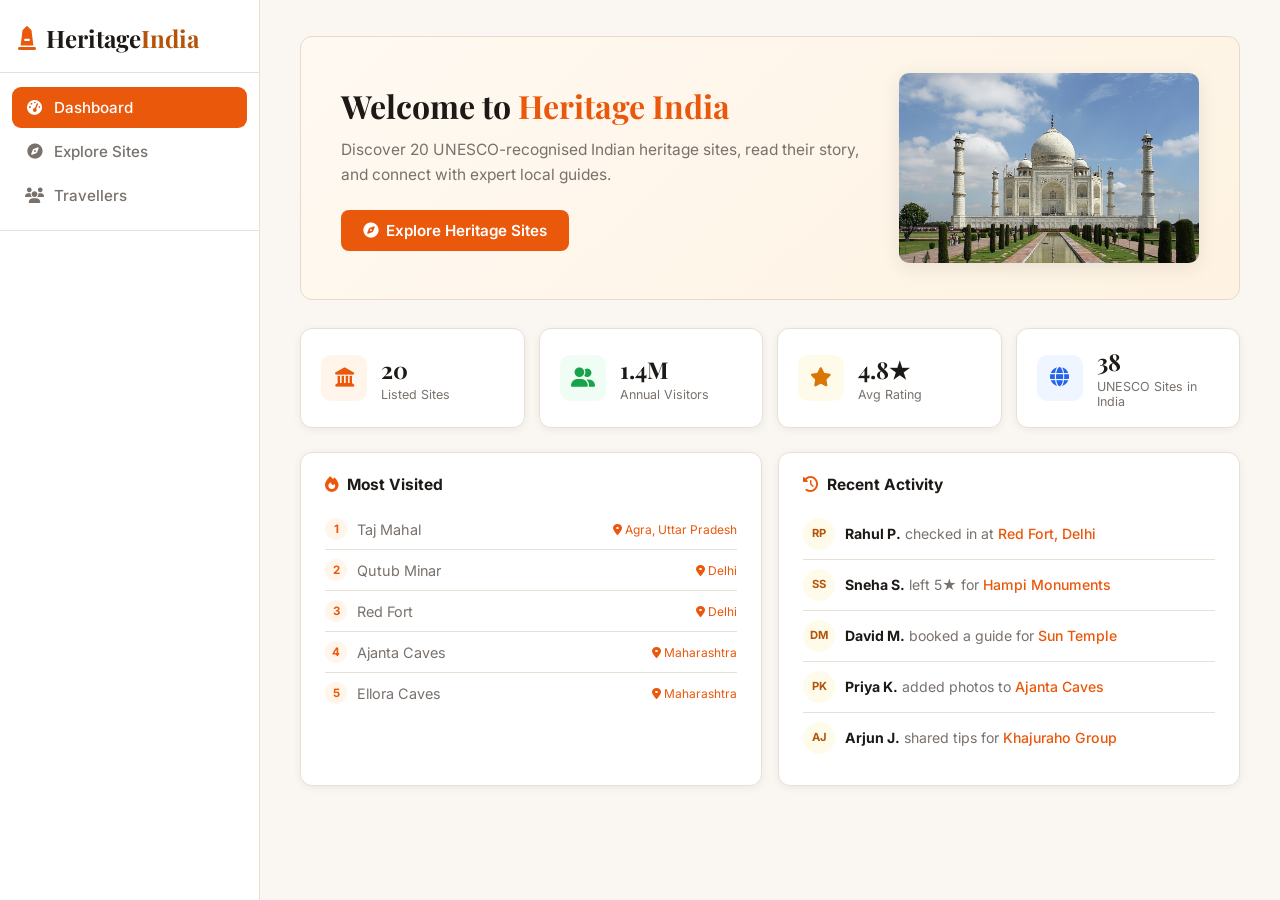
==== index.html @ 87466fbd "Initial commit:" ====
<!DOCTYPE html>
<html lang="en">
<head>
    <meta charset="UTF-8">
    <meta name="viewport" content="width=device-width, initial-scale=1.0">
    <title>Heritage India – 20 Iconic Indian Sites</title>
    <meta name="description" content="Explore 20 iconic Indian heritage sites, history, guides and book local experts.">
    <link rel="preconnect" href="https://fonts.googleapis.com">
    <link rel="preconnect" href="https://fonts.gstatic.com" crossorigin>
    <link href="https://fonts.googleapis.com/css2?family=Inter:wght@300;400;500;600;700&family=Playfair+Display:ital,wght@0,400;0,600;0,700;1,400&display=swap" rel="stylesheet">
    <link rel="stylesheet" href="https://cdnjs.cloudflare.com/ajax/libs/font-awesome/6.4.0/css/all.min.css">
    <link rel="stylesheet" href="style.css">
</head>
<body>
<div id="app">

    <!-- SIDEBAR -->
    <aside class="sidebar" id="sidebar">
        <div class="sidebar-logo">
            <i class="fa-solid fa-monument"></i>
            <span>Heritage<em>India</em></span>
        </div>

        <nav class="sidebar-nav">
            <button class="nav-btn active" data-view="dashboardView">
                <i class="fa-solid fa-gauge-high"></i><span>Dashboard</span>
            </button>
            <button class="nav-btn" data-view="exploreView">
                <i class="fa-solid fa-compass"></i><span>Explore Sites</span>
            </button>
            <button class="nav-btn" data-view="travellersView">
                <i class="fa-solid fa-users"></i><span>Travellers</span>
            </button>
        </nav>

        <div class="sidebar-sites-wrap" id="sidebarSitesWrap">
            <div class="sidebar-label">All Heritage Sites</div>
            <ul id="siteList"></ul>
        </div>
    </aside>

    <!-- MAIN -->
    <div class="main" id="mainArea">

        <!-- ===== DASHBOARD ===== -->
        <div class="view active-view" id="dashboardView">
            <div class="view-scroll">
                <div class="dash-hero">
                    <div class="dash-hero-text">
                        <h1>Welcome to <span>Heritage India</span></h1>
                        <p>Discover 20 UNESCO-recognised Indian heritage sites, read their story, and connect with expert local guides.</p>
                        <button class="btn-primary" id="goExploreBtn"><i class="fa-solid fa-compass"></i> Explore Heritage Sites</button>
                    </div>
                    <div class="dash-hero-img">
                        <img src="sites/taj-mahal.jpg" alt="Taj Mahal" onerror="this.src='https://picsum.photos/seed/tajmahal/600/400'">
                    </div>
                </div>

                <div class="stats-row">
                    <div class="stat-card">
                        <div class="stat-icon" style="background:#fff5eb;color:#ea580c"><i class="fa-solid fa-landmark"></i></div>
                        <div><h3>20</h3><p>Listed Sites</p></div>
                    </div>
                    <div class="stat-card">
                        <div class="stat-icon" style="background:#f0fdf4;color:#16a34a"><i class="fa-solid fa-user-group"></i></div>
                        <div><h3>1.4M</h3><p>Annual Visitors</p></div>
                    </div>
                    <div class="stat-card">
                        <div class="stat-icon" style="background:#fffbeb;color:#d97706"><i class="fa-solid fa-star"></i></div>
                        <div><h3>4.8★</h3><p>Avg Rating</p></div>
                    </div>
                    <div class="stat-card">
                        <div class="stat-icon" style="background:#eff6ff;color:#2563eb"><i class="fa-solid fa-globe"></i></div>
                        <div><h3>38</h3><p>UNESCO Sites in India</p></div>
                    </div>
                </div>

                <div class="dash-panels">
                    <div class="dash-panel">
                        <h3><i class="fa-solid fa-fire"></i> Most Visited</h3>
                        <ul class="ranked-list" id="rankedList"></ul>
                    </div>
                    <div class="dash-panel">
                        <h3><i class="fa-solid fa-clock-rotate-left"></i> Recent Activity</h3>
                        <ul class="activity-list">
                            <li><span class="av">RP</span><div><b>Rahul P.</b> checked in at <em>Red Fort, Delhi</em></div></li>
                            <li><span class="av">SS</span><div><b>Sneha S.</b> left 5★ for <em>Hampi Monuments</em></div></li>
                            <li><span class="av">DM</span><div><b>David M.</b> booked a guide for <em>Sun Temple</em></div></li>
                            <li><span class="av">PK</span><div><b>Priya K.</b> added photos to <em>Ajanta Caves</em></div></li>
                            <li><span class="av">AJ</span><div><b>Arjun J.</b> shared tips for <em>Khajuraho Group</em></div></li>
                        </ul>
                    </div>
                </div>
            </div>
        </div>

        <!-- ===== EXPLORE SITES ===== -->
        <div class="view" id="exploreView">
            <!-- Top slider -->
            <div class="top-slider">
                <button class="slider-arrow" id="sliderLeft"><i class="fa-solid fa-chevron-left"></i></button>
                <div class="slider-track" id="sliderTrack"></div>
                <button class="slider-arrow" id="sliderRight"><i class="fa-solid fa-chevron-right"></i></button>
            </div>

            <!-- Content area -->
            <div class="explore-content" id="exploreContent">
                <!-- Grid (default) -->
                <div id="sitesGrid" class="sites-grid"></div>
                <!-- Detail (when site selected) -->
                <div id="siteDetail" class="site-detail" style="display:none;"></div>
            </div>
        </div>

        <!-- ===== TRAVELLERS ===== -->
        <div class="view" id="travellersView">
            <div class="view-scroll">
                <div class="page-hdr">
                    <h1>Traveller Community</h1>
                    <p>Real stories from explorers who've walked these ancient paths</p>
                </div>
                <div class="reviews-grid" id="reviewsGrid"></div>
            </div>
        </div>

    </div><!-- /main -->
</div><!-- /app -->

<!-- BOOKING MODAL -->
<div class="modal-overlay" id="bookingModal">
    <div class="modal-box">
        <button class="modal-close" id="modalClose"><i class="fa-solid fa-xmark"></i></button>
        <div class="modal-icon"><i class="fa-solid fa-circle-check"></i></div>
        <h2>Booking Confirmed!</h2>
        <p id="modalMsg">Your guide has been booked.</p>
        <button class="btn-primary" id="modalOkBtn">Awesome, Thanks!</button>
    </div>
</div>

<script src="script.js"></script>
</body>
</html>
---- style.css ----
/* ======================================================
   HERITAGE INDIA – COMPLETE STYLESHEET
   ====================================================== */

/* ---- VARIABLES ---- */
:root {
    --cream:       #faf7f2;
    --cream2:      #f3ede3;
    --white:       #ffffff;
    --border:      #e8e0d5;
    --saffron:     #ea580c;
    --saffron-lt:  #fff5eb;
    --gold:        #b45309;
    --gold-lt:     #fffbeb;
    --text:        #1c1917;
    --muted:       #78716c;
    --shadow-sm:   0 2px 8px rgba(0,0,0,.06);
    --shadow:      0 4px 20px rgba(0,0,0,.09);
    --shadow-lg:   0 12px 40px rgba(0,0,0,.14);
    --radius:      12px;
    --sidebar-w:   260px;
    --anim:        .25s ease;
}

/* ---- RESET ---- */
*, *::before, *::after { margin:0; padding:0; box-sizing:border-box; }
html, body { height:100%; }
body {
    font-family: 'Inter', sans-serif;
    background: var(--cream);
    color: var(--text);
    overflow: hidden;
}
h1, h2, h3, h4 { font-family: 'Playfair Display', serif; line-height: 1.3; }
img { display:block; max-width:100%; }
button { font-family:'Inter',sans-serif; cursor:pointer; }
ul { list-style:none; }

/* ---- SCROLLBAR ---- */
::-webkit-scrollbar { width:5px; height:5px; }
::-webkit-scrollbar-track { background:transparent; }
::-webkit-scrollbar-thumb { background:#d6cec4; border-radius:20px; }
::-webkit-scrollbar-thumb:hover { background:var(--saffron); }

/* ======================================================
   LAYOUT
   ====================================================== */
#app {
    display: flex;
    height: 100vh;
    width:  100vw;
    overflow: hidden;
}

/* ======================================================
   SIDEBAR
   ====================================================== */
.sidebar {
    width: var(--sidebar-w);
    flex-shrink: 0;
    background: var(--white);
    border-right: 1px solid var(--border);
    display: flex;
    flex-direction: column;
    overflow: hidden;
}

.sidebar-logo {
    display: flex;
    align-items: center;
    gap: 10px;
    padding: 22px 18px 18px;
    font-family: 'Playfair Display', serif;
    font-size: 1.5rem;
    font-weight: 700;
    color: var(--text);
    border-bottom: 1px solid var(--border);
    flex-shrink: 0;
}
.sidebar-logo i { color: var(--saffron); }
.sidebar-logo em { color: var(--gold); font-style: normal; }

.sidebar-nav {
    display: flex;
    flex-direction: column;
    gap: 3px;
    padding: 14px 12px;
    border-bottom: 1px solid var(--border);
    flex-shrink: 0;
}

.nav-btn {
    display: flex;
    align-items: center;
    gap: 11px;
    padding: 11px 13px;
    border: none;
    background: transparent;
    border-radius: 9px;
    color: var(--muted);
    font-size: .95rem;
    font-weight: 500;
    text-align: left;
    width: 100%;
    transition: all var(--anim);
}
.nav-btn i { width: 18px; text-align: center; font-size: .95rem; }
.nav-btn:hover { background: var(--cream2); color: var(--text); }
.nav-btn.active { background: var(--saffron); color: #fff; }
.nav-btn.active i { color: #fff; }

/* Site list in sidebar */
.sidebar-sites-wrap {
    display: flex;
    flex-direction: column;
    overflow: hidden;
    flex: 1;
}
.sidebar-label {
    padding: 14px 18px 6px;
    font-size: .73rem;
    font-weight: 700;
    text-transform: uppercase;
    letter-spacing: 1.2px;
    color: var(--muted);
    flex-shrink: 0;
}
#siteList {
    overflow-y: auto;
    flex: 1;
    padding: 4px 10px 16px;
}
#siteList li {
    display: flex;
    align-items: center;
    gap: 9px;
    padding: 8px 11px;
    border-radius: 8px;
    margin-bottom: 2px;
    font-size: .88rem;
    color: var(--muted);
    cursor: pointer;
    transition: all var(--anim);
}
#siteList li::before {
    content:'';
    width:6px; height:6px;
    border-radius:50%;
    background:#d6cec4;
    flex-shrink:0;
    transition:background var(--anim);
}
#siteList li:hover { background:var(--cream2); color:var(--text); }
#siteList li.active { background:var(--gold-lt); color:var(--gold); font-weight:600; }
#siteList li.active::before { background:var(--gold); }

/* ======================================================
   MAIN AREA
   ====================================================== */
.main {
    flex: 1;
    display: flex;
    flex-direction: column;
    overflow: hidden;
    background: var(--cream);
    position: relative;
}

/* ======================================================
   VIEWS
   ====================================================== */
.view { display:none; flex:1; flex-direction:column; overflow:hidden; }
.view.active-view { display:flex; }

.view-scroll {
    overflow-y: auto;
    padding: 36px 40px 50px;
    flex: 1;
}

/* ======================================================
   DASHBOARD
   ====================================================== */
.dash-hero {
    display: flex;
    align-items: center;
    gap: 40px;
    background: linear-gradient(135deg, #fff9f2 0%, #fef3e2 100%);
    border: 1px solid #ead9c5;
    border-radius: var(--radius);
    padding: 36px 40px;
    margin-bottom: 28px;
}
.dash-hero-text { flex: 1; }
.dash-hero-text h1 { font-size: 2rem; color: var(--text); margin-bottom: 10px; }
.dash-hero-text h1 span { color: var(--saffron); }
.dash-hero-text p { color: var(--muted); font-size: .97rem; line-height: 1.65; margin-bottom: 22px; }
.dash-hero-img {
    width: 300px;
    height: 190px;
    border-radius: 10px;
    overflow: hidden;
    flex-shrink: 0;
    box-shadow: var(--shadow);
}
.dash-hero-img img { width:100%; height:100%; object-fit:cover; }

.btn-primary {
    display: inline-flex;
    align-items: center;
    gap: 8px;
    background: var(--saffron);
    color: #fff;
    border: none;
    padding: 11px 22px;
    border-radius: 8px;
    font-size: .95rem;
    font-weight: 600;
    transition: all var(--anim);
}
.btn-primary:hover { background:#c2410c; transform:translateY(-1px); box-shadow:0 4px 12px rgba(234,88,12,.35); }

.stats-row {
    display: grid;
    grid-template-columns: repeat(4,1fr);
    gap: 14px;
    margin-bottom: 24px;
}
.stat-card {
    background: var(--white);
    border: 1px solid var(--border);
    border-radius: var(--radius);
    padding: 18px 20px;
    display: flex;
    align-items: center;
    gap: 14px;
    box-shadow: var(--shadow-sm);
    transition: transform var(--anim);
}
.stat-card:hover { transform:translateY(-3px); }
.stat-icon {
    width: 46px; height: 46px;
    border-radius: 10px;
    display: flex; align-items:center; justify-content:center;
    font-size: 1.2rem;
    flex-shrink: 0;
}
.stat-card h3 { font-size:1.45rem; font-family:'Playfair Display',serif; color:var(--text); }
.stat-card p  { font-size:.78rem; color:var(--muted); margin-top:2px; }

.dash-panels {
    display: grid;
    grid-template-columns: 1fr 1fr;
    gap: 16px;
}
.dash-panel {
    background: var(--white);
    border: 1px solid var(--border);
    border-radius: var(--radius);
    padding: 22px 24px;
    box-shadow: var(--shadow-sm);
}
.dash-panel h3 {
    font-family:'Inter',sans-serif;
    font-size:.97rem;
    font-weight:700;
    color:var(--text);
    margin-bottom:14px;
    display:flex; align-items:center; gap:8px;
}
.dash-panel h3 i { color:var(--saffron); }

.ranked-list li {
    display:flex; align-items:center; gap:10px;
    padding:9px 0;
    border-bottom:1px solid var(--border);
    font-size:.9rem; color:var(--muted);
}
.ranked-list li:last-child { border:none; }
.rank-num {
    width:22px; height:22px; border-radius:50%;
    background:var(--saffron-lt); color:var(--saffron);
    font-size:.72rem; font-weight:700;
    display:flex; align-items:center; justify-content:center;
    flex-shrink:0;
}

.activity-list li {
    display:flex; align-items:center; gap:10px;
    padding:9px 0;
    border-bottom:1px solid var(--border);
    font-size:.88rem; color:var(--muted); line-height:1.4;
}
.activity-list li:last-child { border:none; }
.av {
    width:32px; height:32px; border-radius:50%;
    background:var(--gold-lt); color:var(--gold);
    font-size:.7rem; font-weight:700;
    display:flex; align-items:center; justify-content:center;
    flex-shrink:0;
}
.activity-list b { color:var(--text); }
.activity-list em { color:var(--saffron); font-style:normal; font-weight:500; }

/* ======================================================
   EXPLORE – TOP SLIDER
   ====================================================== */
.top-slider {
    display: flex;
    align-items: center;
    gap: 8px;
    padding: 12px 16px;
    background: var(--white);
    border-bottom: 1px solid var(--border);
    flex-shrink: 0;
}
.slider-arrow {
    width:34px; height:34px; border-radius:50%;
    border:1px solid var(--border);
    background:var(--white);
    color:var(--saffron);
    display:flex; align-items:center; justify-content:center;
    font-size:.85rem;
    flex-shrink:0;
    transition:all var(--anim);
    box-shadow:var(--shadow-sm);
}
.slider-arrow:hover { background:var(--saffron); color:#fff; }

.slider-track {
    display:flex; gap:10px;
    overflow-x:auto; flex:1;
    scroll-behavior:smooth;
    padding:4px 2px;
    -ms-overflow-style:none; scrollbar-width:none;
}
.slider-track::-webkit-scrollbar { display:none; }

.slide-card {
    flex-shrink:0;
    width:130px; height:82px;
    border-radius:9px;
    overflow:hidden;
    position:relative;
    cursor:pointer;
    border:2px solid transparent;
    transition:all var(--anim);
}
.slide-card img { width:100%; height:100%; object-fit:cover; transition:transform var(--anim); }
.slide-card:hover img, .slide-card.active img { transform:scale(1.08); }
.slide-card:hover, .slide-card.active {
    border-color:var(--saffron);
    transform:translateY(-3px);
    box-shadow:0 5px 14px rgba(234,88,12,.3);
}
.slide-label {
    position:absolute; bottom:0; left:0; right:0;
    background:linear-gradient(transparent, rgba(0,0,0,.75));
    color:#fff; font-size:.68rem; font-weight:500;
    padding:14px 5px 4px; text-align:center;
}

/* ======================================================
   EXPLORE – CONTENT AREA
   ====================================================== */
.explore-content {
    flex:1; overflow-y:auto;
    padding:24px 28px;
}

/* ---- GRID ---- */
.sites-grid {
    display:grid;
    grid-template-columns: repeat(auto-fill, minmax(210px, 1fr));
    gap:18px;
}
.grid-card {
    background:var(--white);
    border:1px solid var(--border);
    border-radius:var(--radius);
    overflow:hidden;
    cursor:pointer;
    box-shadow:var(--shadow-sm);
    transition:all var(--anim);
}
.grid-card:hover { transform:translateY(-5px); box-shadow:var(--shadow-lg); }
.grid-card:hover .gc-img img { transform:scale(1.07); }

.gc-img { height:145px; overflow:hidden; position:relative; }
.gc-img img { width:100%; height:100%; object-fit:cover; transition:transform .4s ease; }
.gc-badge {
    position:absolute; top:8px; right:8px;
    background:rgba(255,255,255,.92);
    color:var(--saffron); font-size:.66rem; font-weight:700;
    padding:2px 7px; border-radius:20px;
}
.gc-info { padding:12px 14px 14px; }
.gc-info h3 { font-size:.97rem; color:var(--text); margin-bottom:4px; }
.gc-info p  { font-size:.78rem; color:var(--muted); display:flex; align-items:center; gap:4px; }
.gc-info p i { color:var(--saffron); font-size:.72rem; }

/* ---- DETAIL ---- */
@keyframes fadeUp {
    from { opacity:0; transform:translateY(16px); }
    to   { opacity:1; transform:translateY(0); }
}
.site-detail { animation:fadeUp .35s ease; }

.back-btn {
    display:inline-flex; align-items:center; gap:7px;
    background:none; border:none;
    font-size:.88rem; font-weight:500; color:var(--muted);
    margin-bottom:18px;
    transition:color var(--anim);
    padding:0;
}
.back-btn:hover { color:var(--saffron); }

.detail-hero {
    width:100%; height:300px;
    border-radius:var(--radius);
    overflow:hidden; position:relative;
    margin-bottom:22px;
    box-shadow:var(--shadow-lg);
}
.detail-hero img { width:100%; height:100%; object-fit:cover; }
.detail-hero-overlay {
    position:absolute; bottom:0; left:0; right:0;
    background:linear-gradient(transparent, rgba(0,0,0,.7));
    padding:40px 26px 20px; color:#fff;
}
.detail-hero-overlay h2 { font-size:1.9rem; margin-bottom:4px; }
.detail-hero-overlay span {
    display:inline-flex; align-items:center; gap:5px;
    font-size:.9rem; opacity:.9;
}

.detail-grid {
    display:grid;
    grid-template-columns:1.4fr 1fr;
    gap:18px;
    margin-bottom:24px;
}
.info-card {
    background:var(--white);
    border:1px solid var(--border);
    border-radius:var(--radius);
    padding:22px;
    box-shadow:var(--shadow-sm);
}
.info-card h3 {
    font-family:'Inter',sans-serif;
    font-size:.95rem; font-weight:700;
    color:var(--saffron);
    margin-bottom:13px;
    display:flex; align-items:center; gap:8px;
}
.history-p { font-size:.93rem; line-height:1.75; color:var(--muted); }

.reco-list li { padding:9px 0; border-bottom:1px solid var(--border); }
.reco-list li:last-child { border:none; }
.reco-key { font-size:.72rem; font-weight:700; text-transform:uppercase; letter-spacing:.9px; color:var(--muted); margin-bottom:2px; }
.reco-val { font-size:.9rem; color:var(--gold); font-weight:600; }

/* ---- GUIDES ---- */
.guides-section { margin-top: 2px; }
.guides-section h3 {
    font-family:'Inter',sans-serif;
    font-size:1rem; font-weight:700;
    color:var(--text);
    margin-bottom:14px;
    display:flex; align-items:center; gap:8px;
}
.guides-section h3 i { color:var(--saffron); }

.guides-grid {
    display:grid;
    grid-template-columns:repeat(auto-fill,minmax(200px,1fr));
    gap:14px;
}
.guide-card {
    background:var(--white);
    border:1px solid var(--border);
    border-radius:var(--radius);
    padding:20px 18px;
    display:flex; flex-direction:column; align-items:center;
    text-align:center;
    box-shadow:var(--shadow-sm);
    transition:all var(--anim);
}
.guide-card:hover { transform:translateY(-4px); box-shadow:var(--shadow-lg); }
.guide-avatar {
    width:64px; height:64px; border-radius:50%;
    object-fit:cover;
    border:3px solid #ffe4d0;
    margin-bottom:10px;
}
.guide-name { font-weight:600; font-size:.93rem; color:var(--text); margin-bottom:2px; }
.guide-lang { font-size:.75rem; color:var(--muted); margin-bottom:5px; }
.guide-stars { color:#f59e0b; font-size:.8rem; margin-bottom:3px; letter-spacing:1px; }
.guide-tours { font-size:.75rem; color:var(--muted); margin-bottom:13px; }
.book-btn {
    width:100%; padding:9px;
    border:none; border-radius:8px;
    background:var(--saffron); color:#fff;
    font-size:.86rem; font-weight:600;
    transition:all var(--anim);
}
.book-btn:hover { background:#c2410c; }

/* ======================================================
   TRAVELLERS VIEW
   ====================================================== */
.page-hdr { margin-bottom:28px; }
.page-hdr h1 { font-size:1.85rem; color:var(--text); margin-bottom:5px; }
.page-hdr p  { color:var(--muted); font-size:.97rem; }

.reviews-grid {
    display:grid;
    grid-template-columns:repeat(auto-fill,minmax(270px,1fr));
    gap:16px;
}
.review-card {
    background:var(--white);
    border:1px solid var(--border);
    border-radius:var(--radius);
    padding:20px 22px;
    box-shadow:var(--shadow-sm);
    transition:transform var(--anim);
}
.review-card:hover { transform:translateY(-3px); }
.reviewer-row {
    display:flex; align-items:center; gap:12px;
    margin-bottom:12px;
}
.reviewer-row img { width:48px; height:48px; border-radius:50%; object-fit:cover; border:2px solid #ffe4d0; }
.reviewer-row h4 { font-size:.97rem; color:var(--text); margin-bottom:3px; }
.visited-tag {
    font-size:.72rem; color:var(--saffron); font-weight:500;
    background:var(--saffron-lt); padding:2px 7px; border-radius:20px;
    display:inline-block;
}
.review-stars { color:#f59e0b; font-size:.82rem; margin-bottom:9px; }
.review-text { font-size:.88rem; color:var(--muted); line-height:1.65; font-style:italic; }

/* ======================================================
   MODAL
   ====================================================== */
.modal-overlay {
    position:fixed; inset:0;
    background:rgba(0,0,0,.45);
    display:none; align-items:center; justify-content:center;
    z-index:9999;
    backdrop-filter:blur(4px);
}
.modal-overlay.open { display:flex; }

.modal-box {
    background:var(--white);
    border-radius:18px;
    padding:38px 34px;
    max-width:360px; width:90%;
    text-align:center; position:relative;
    box-shadow:0 24px 60px rgba(0,0,0,.18);
    animation:fadeUp .3s ease;
}
.modal-close {
    position:absolute; top:12px; right:12px;
    border:none; background:var(--cream2); border-radius:50%;
    width:30px; height:30px; color:var(--muted); font-size:.88rem;
    display:flex; align-items:center; justify-content:center;
    transition:all var(--anim);
}
.modal-close:hover { background:var(--saffron); color:#fff; }
.modal-icon { font-size:2.8rem; color:#16a34a; margin-bottom:14px; }
.modal-box h2 { font-size:1.45rem; margin-bottom:9px; }
.modal-box p  { color:var(--muted); font-size:.92rem; line-height:1.6; margin-bottom:22px; }
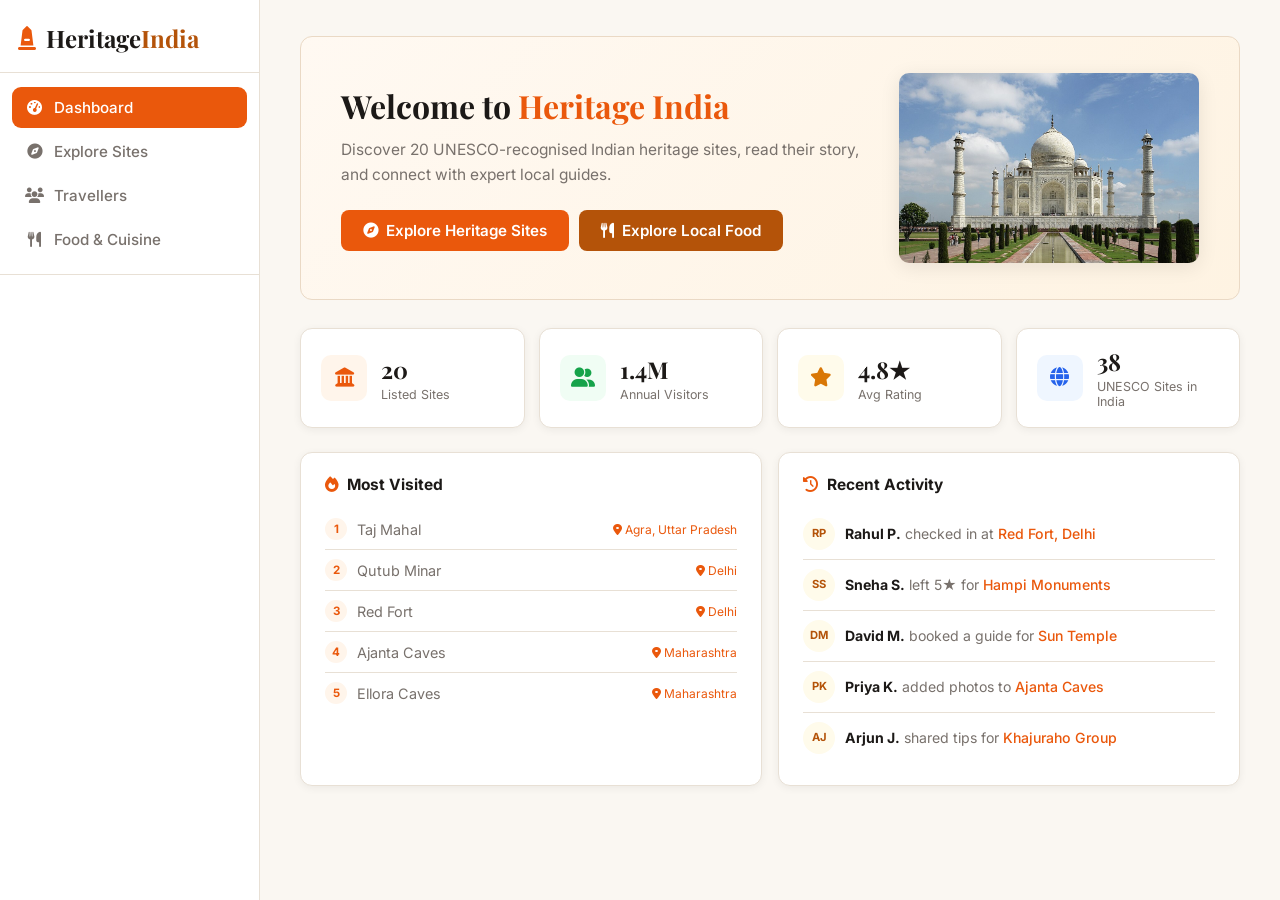
==== commit d480c553: "Add Food & Cuisine section with 24 regional dishes, site-matched local food, and 3-level image fallb" ====
--- a/index.html
+++ b/index.html
@@ -31,6 +31,9 @@
             <button class="nav-btn" data-view="travellersView">
                 <i class="fa-solid fa-users"></i><span>Travellers</span>
             </button>
+            <button class="nav-btn" data-view="foodView">
+                <i class="fa-solid fa-utensils"></i><span>Food & Cuisine</span>
+            </button>
         </nav>
 
         <div class="sidebar-sites-wrap" id="sidebarSitesWrap">
@@ -49,7 +52,10 @@
                     <div class="dash-hero-text">
                         <h1>Welcome to <span>Heritage India</span></h1>
                         <p>Discover 20 UNESCO-recognised Indian heritage sites, read their story, and connect with expert local guides.</p>
-                        <button class="btn-primary" id="goExploreBtn"><i class="fa-solid fa-compass"></i> Explore Heritage Sites</button>
+                        <div style="display:flex;gap:10px;flex-wrap:wrap;">
+                            <button class="btn-primary" id="goExploreBtn"><i class="fa-solid fa-compass"></i> Explore Heritage Sites</button>
+                            <button class="btn-primary" id="goFoodBtn" style="background:var(--gold);"><i class="fa-solid fa-utensils"></i> Explore Local Food</button>
+                        </div>
                     </div>
                     <div class="dash-hero-img">
                         <img src="sites/taj-mahal.jpg" alt="Taj Mahal" onerror="this.src='https://picsum.photos/seed/tajmahal/600/400'">
@@ -123,6 +129,24 @@
             </div>
         </div>
 
+        <!-- ===== FOOD & CUISINE ===== -->
+        <div class="view" id="foodView">
+            <div class="view-scroll">
+                <div class="page-hdr">
+                    <h1><i class="fa-solid fa-utensils" style="color:var(--saffron)"></i> Food & Cuisine Near Heritage Sites</h1>
+                    <p>Must-try regional dishes, street food and local flavours at every destination</p>
+                </div>
+                <div class="food-filter-row" id="foodFilterRow">
+                    <button class="food-filter active" data-filter="all">All</button>
+                    <button class="food-filter" data-filter="veg"><i class="fa-solid fa-leaf"></i> Veg</button>
+                    <button class="food-filter" data-filter="nonveg">Non-Veg</button>
+                    <button class="food-filter" data-filter="street">Street Food</button>
+                    <button class="food-filter" data-filter="sweet">Sweets</button>
+                </div>
+                <div class="food-grid" id="foodGrid"></div>
+            </div>
+        </div>
+
     </div><!-- /main -->
 </div><!-- /app -->
 
--- a/style.css
+++ b/style.css
@@ -544,6 +544,75 @@
 .review-text { font-size:.88rem; color:var(--muted); line-height:1.65; font-style:italic; }
 
 /* ======================================================
+   FOOD & CUISINE VIEW
+   ====================================================== */
+.food-filter-row {
+    display:flex; flex-wrap:wrap; gap:8px;
+    margin-bottom:20px;
+}
+.food-filter {
+    border:1px solid var(--border);
+    background:var(--white);
+    color:var(--muted);
+    font-size:.85rem; font-weight:600;
+    padding:8px 16px; border-radius:20px;
+    transition:all var(--anim);
+    display:inline-flex; align-items:center; gap:6px;
+}
+.food-filter:hover { border-color:var(--saffron); color:var(--saffron); }
+.food-filter.active { background:var(--saffron); border-color:var(--saffron); color:#fff; }
+
+.food-grid {
+    display:grid;
+    grid-template-columns:repeat(auto-fill,minmax(250px,1fr));
+    gap:16px;
+}
+.food-card {
+    background:var(--white);
+    border:1px solid var(--border);
+    border-radius:var(--radius);
+    overflow:hidden;
+    box-shadow:var(--shadow-sm);
+    transition:all var(--anim);
+    animation:fadeUp .35s ease;
+}
+.food-card:hover { transform:translateY(-5px); box-shadow:var(--shadow-lg); }
+.food-img { height:150px; overflow:hidden; position:relative; }
+.food-img img { width:100%; height:100%; object-fit:cover; transition:transform .4s ease; }
+.food-card:hover .food-img img { transform:scale(1.07); }
+.food-type-badge {
+    position:absolute; top:8px; left:8px;
+    font-size:.68rem; font-weight:700;
+    padding:3px 9px; border-radius:20px;
+    display:inline-flex; align-items:center; gap:4px;
+}
+.food-type-badge.veg { background:#f0fdf4; color:#16a34a; border:1px solid #16a34a; }
+.food-type-badge.nonveg { background:#fef2f2; color:#dc2626; border:1px solid #dc2626; }
+.food-cat-badge {
+    position:absolute; top:8px; right:8px;
+    background:rgba(255,255,255,.92);
+    color:var(--saffron); font-size:.66rem; font-weight:700;
+    padding:3px 9px; border-radius:20px;
+    text-transform:capitalize;
+}
+.food-info { padding:14px 16px 16px; }
+.food-info h3 { font-size:.98rem; color:var(--text); margin-bottom:3px; }
+.food-site {
+    font-size:.76rem; color:var(--saffron); font-weight:600;
+    display:flex; align-items:center; gap:4px;
+    margin-bottom:8px;
+}
+.food-desc { font-size:.84rem; color:var(--muted); line-height:1.6; margin-bottom:10px; }
+.food-meta {
+    display:flex; align-items:center; justify-content:space-between;
+    border-top:1px solid var(--border); padding-top:10px;
+}
+.food-price { font-size:.88rem; font-weight:700; color:var(--gold); }
+.food-spice { font-size:.75rem; color:#dc2626; }
+.food-spice.mild { color:#16a34a; }
+.food-spice.medium { color:#d97706; }
+
+/* ======================================================
    MODAL
    ====================================================== */
 .modal-overlay {
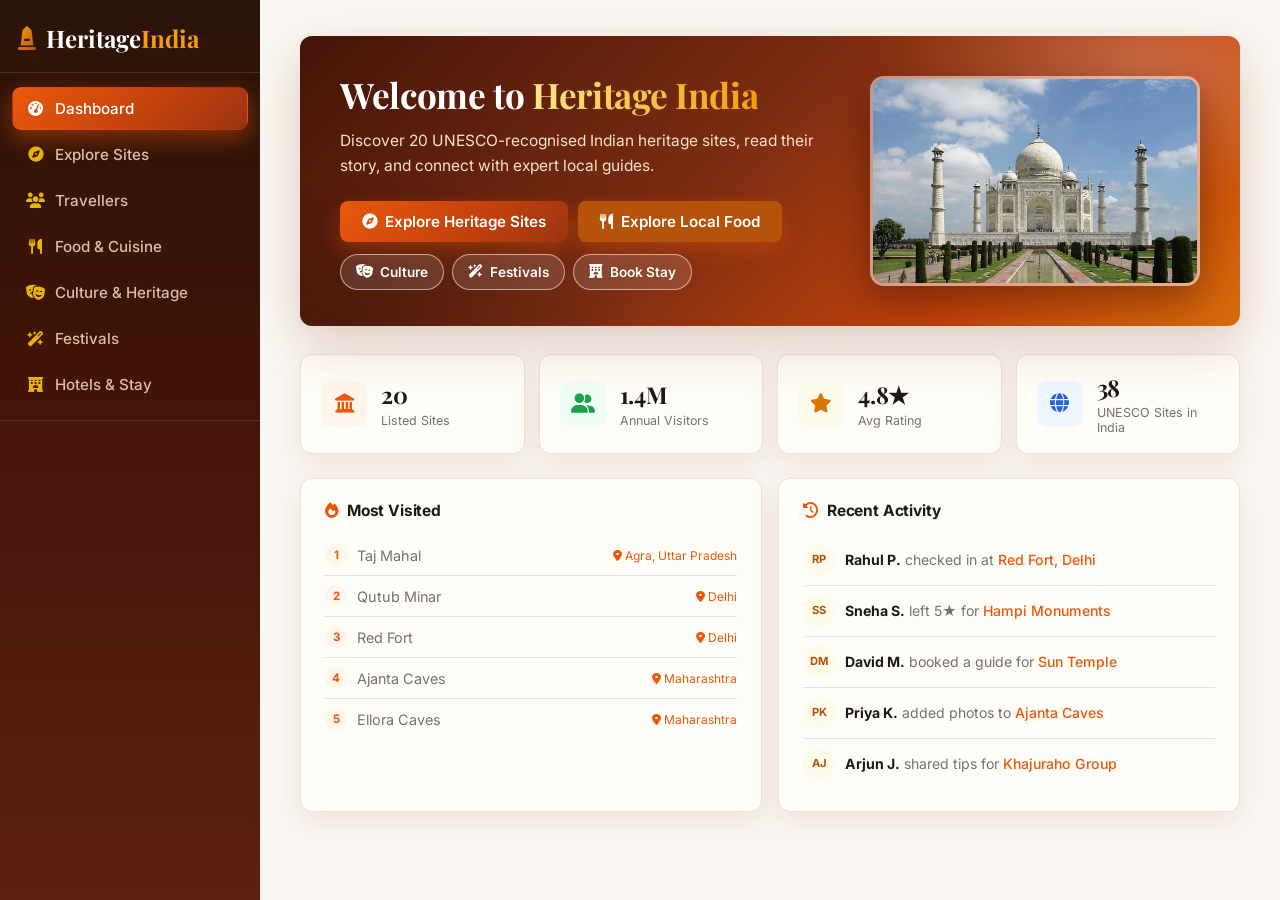
==== commit e3638d9d: "Add Culture, Festivals and Hotel Booking sections with premium heritage UI redesign" ====
--- a/index.html
+++ b/index.html
@@ -34,6 +34,15 @@
             <button class="nav-btn" data-view="foodView">
                 <i class="fa-solid fa-utensils"></i><span>Food & Cuisine</span>
             </button>
+            <button class="nav-btn" data-view="cultureView">
+                <i class="fa-solid fa-masks-theater"></i><span>Culture & Heritage</span>
+            </button>
+            <button class="nav-btn" data-view="festivalsView">
+                <i class="fa-solid fa-wand-magic-sparkles"></i><span>Festivals</span>
+            </button>
+            <button class="nav-btn" data-view="hotelsView">
+                <i class="fa-solid fa-hotel"></i><span>Hotels & Stay</span>
+            </button>
         </nav>
 
         <div class="sidebar-sites-wrap" id="sidebarSitesWrap">
@@ -55,6 +64,11 @@
                         <div style="display:flex;gap:10px;flex-wrap:wrap;">
                             <button class="btn-primary" id="goExploreBtn"><i class="fa-solid fa-compass"></i> Explore Heritage Sites</button>
                             <button class="btn-primary" id="goFoodBtn" style="background:var(--gold);"><i class="fa-solid fa-utensils"></i> Explore Local Food</button>
+                        </div>
+                        <div class="hero-quicklinks">
+                            <button class="btn-ghost" id="goCultureBtn"><i class="fa-solid fa-masks-theater"></i> Culture</button>
+                            <button class="btn-ghost" id="goFestivalBtn"><i class="fa-solid fa-wand-magic-sparkles"></i> Festivals</button>
+                            <button class="btn-ghost" id="goHotelBtn"><i class="fa-solid fa-hotel"></i> Book Stay</button>
                         </div>
                     </div>
                     <div class="dash-hero-img">
@@ -147,10 +161,89 @@
             </div>
         </div>
 
+        <!-- ===== CULTURE & HERITAGE ===== -->
+        <div class="view" id="cultureView">
+            <div class="view-scroll">
+                <div class="page-hdr">
+                    <h1><i class="fa-solid fa-masks-theater" style="color:var(--saffron)"></i> Culture & Heritage of India</h1>
+                    <p>Classical arts, crafts, dance, music and living traditions tied to our heritage cities</p>
+                </div>
+                <div class="food-filter-row" id="cultureFilterRow">
+                    <button class="food-filter active" data-filter="all">All</button>
+                    <button class="food-filter" data-filter="dance">Dance</button>
+                    <button class="food-filter" data-filter="music">Music</button>
+                    <button class="food-filter" data-filter="craft">Craft</button>
+                    <button class="food-filter" data-filter="art">Art & Theatre</button>
+                </div>
+                <div class="culture-grid" id="cultureGrid"></div>
+            </div>
+        </div>
+
+        <!-- ===== FESTIVALS ===== -->
+        <div class="view" id="festivalsView">
+            <div class="view-scroll">
+                <div class="page-hdr">
+                    <h1><i class="fa-solid fa-wand-magic-sparkles" style="color:var(--saffron)"></i> Festivals of India</h1>
+                    <p>Plan your heritage trip around the grandest celebrations of the year</p>
+                </div>
+                <div class="food-filter-row" id="festivalFilterRow">
+                    <button class="food-filter active" data-filter="all">All Year</button>
+                    <button class="food-filter" data-filter="jan-mar">Jan – Mar</button>
+                    <button class="food-filter" data-filter="apr-jun">Apr – Jun</button>
+                    <button class="food-filter" data-filter="jul-sep">Jul – Sep</button>
+                    <button class="food-filter" data-filter="oct-dec">Oct – Dec</button>
+                </div>
+                <div class="festival-timeline" id="festivalGrid"></div>
+            </div>
+        </div>
+
+        <!-- ===== HOTELS & STAY ===== -->
+        <div class="view" id="hotelsView">
+            <div class="view-scroll">
+                <div class="page-hdr">
+                    <h1><i class="fa-solid fa-hotel" style="color:var(--saffron)"></i> Hotels & Stay Near Heritage Sites</h1>
+                    <p>Handpicked stays — from royal palaces to budget comfort — with instant booking</p>
+                </div>
+                <div class="hotel-searchbar">
+                    <div class="hotel-field">
+                        <label><i class="fa-solid fa-location-dot"></i> Destination</label>
+                        <select id="hotelDest">
+                            <option value="all">All destinations</option>
+                        </select>
+                    </div>
+                    <div class="hotel-field">
+                        <label><i class="fa-solid fa-calendar"></i> Check-in</label>
+                        <input type="date" id="hotelCheckin">
+                    </div>
+                    <div class="hotel-field">
+                        <label><i class="fa-solid fa-calendar-check"></i> Check-out</label>
+                        <input type="date" id="hotelCheckout">
+                    </div>
+                    <div class="hotel-field">
+                        <label><i class="fa-solid fa-user-group"></i> Guests</label>
+                        <select id="hotelGuests">
+                            <option value="1">1 Guest</option>
+                            <option value="2" selected>2 Guests</option>
+                            <option value="3">3 Guests</option>
+                            <option value="4">4 Guests</option>
+                            <option value="5">5+ Guests</option>
+                        </select>
+                    </div>
+                    <button class="btn-primary" id="hotelSearchBtn"><i class="fa-solid fa-magnifying-glass"></i> Search</button>
+                </div>
+                <div class="hotel-results-line" id="hotelResultsLine"></div>
+                <div class="hotel-grid" id="hotelGrid"></div>
+                <div class="bookings-panel">
+                    <h3><i class="fa-solid fa-suitcase-rolling"></i> My Bookings <span class="booking-count" id="bookingCount">0</span></h3>
+                    <div id="bookingsList"><p class="empty-note">No bookings yet — your confirmed stays will appear here.</p></div>
+                </div>
+            </div>
+        </div>
+
     </div><!-- /main -->
 </div><!-- /app -->
 
-<!-- BOOKING MODAL -->
+<!-- BOOKING MODAL (guides) -->
 <div class="modal-overlay" id="bookingModal">
     <div class="modal-box">
         <button class="modal-close" id="modalClose"><i class="fa-solid fa-xmark"></i></button>
@@ -161,6 +254,67 @@
     </div>
 </div>
 
+<!-- HOTEL BOOKING MODAL -->
+<div class="modal-overlay" id="hotelModal">
+    <div class="modal-box hotel-modal-box">
+        <button class="modal-close" id="hotelModalClose"><i class="fa-solid fa-xmark"></i></button>
+        <div class="modal-icon" style="color:var(--saffron)"><i class="fa-solid fa-hotel"></i></div>
+        <h2 id="hotelModalTitle">Book Your Stay</h2>
+        <div class="hotel-book-summary" id="hotelModalSummary"></div>
+        <div class="hotel-form">
+            <div class="hotel-form-row">
+                <div class="hotel-field">
+                    <label>Full Name</label>
+                    <input type="text" id="guestName" placeholder="e.g. Aarav Sharma">
+                </div>
+                <div class="hotel-field">
+                    <label>Phone</label>
+                    <input type="tel" id="guestPhone" placeholder="e.g. 98765 43210">
+                </div>
+            </div>
+            <div class="hotel-form-row">
+                <div class="hotel-field">
+                    <label>Check-in</label>
+                    <input type="date" id="bookCheckin">
+                </div>
+                <div class="hotel-field">
+                    <label>Check-out</label>
+                    <input type="date" id="bookCheckout">
+                </div>
+            </div>
+            <div class="hotel-form-row">
+                <div class="hotel-field">
+                    <label>Rooms</label>
+                    <select id="bookRooms">
+                        <option value="1">1 Room</option>
+                        <option value="2">2 Rooms</option>
+                        <option value="3">3 Rooms</option>
+                    </select>
+                </div>
+                <div class="hotel-field">
+                    <label>Guests</label>
+                    <select id="bookGuests">
+                        <option value="1">1 Guest</option>
+                        <option value="2" selected>2 Guests</option>
+                        <option value="3">3 Guests</option>
+                        <option value="4">4 Guests</option>
+                    </select>
+                </div>
+            </div>
+            <p class="hotel-err" id="hotelErr"></p>
+            <div class="hotel-total-row"><span>Total payable</span><strong id="hotelTotal">—</strong></div>
+            <button class="btn-primary hotel-confirm-btn" id="hotelConfirmBtn"><i class="fa-solid fa-circle-check"></i> Confirm Booking</button>
+        </div>
+        <div class="hotel-success" id="hotelSuccess" style="display:none;">
+            <div class="hotel-success-icon"><i class="fa-solid fa-circle-check"></i></div>
+            <h3>Booking Confirmed!</h3>
+            <p id="hotelSuccessMsg"></p>
+            <p class="booking-id-line">Booking ID: <strong id="hotelBookingId"></strong></p>
+            <button class="btn-primary" id="hotelDoneBtn">Done</button>
+        </div>
+    </div>
+</div>
+
 <script src="script.js"></script>
 </body>
 </html>
--- a/style.css
+++ b/style.css
@@ -644,3 +644,291 @@
 .modal-icon { font-size:2.8rem; color:#16a34a; margin-bottom:14px; }
 .modal-box h2 { font-size:1.45rem; margin-bottom:9px; }
 .modal-box p  { color:var(--muted); font-size:.92rem; line-height:1.6; margin-bottom:22px; }
+
+/* ======================================================
+   PREMIUM HERITAGE UI — override layer (batch 1: theme)
+   Nothing above is changed; this layer only refines.
+   ====================================================== */
+:root {
+    --maroon:      #7c2d12;
+    --maroon-deep: #431407;
+    --royal:       #9a3412;
+    --saffron2:    #f97316;
+    --gold-bright: #f59e0b;
+    --ivory:       #fffdf7;
+    --ink:         #211712;
+    --grad-hero:   linear-gradient(135deg, #431407 0%, #7c2d12 45%, #c2410c 75%, #f59e0b 130%);
+    --grad-btn:    linear-gradient(135deg, #ea580c, #c2410c 60%, #9a3412);
+    --grad-gold:   linear-gradient(135deg, #f59e0b, #b45309);
+    --shadow-float: 0 18px 50px rgba(124,45,18,.22);
+    --ring:        0 0 0 3px rgba(234,88,12,.18);
+}
+body {
+    background:
+        radial-gradient(1100px 500px at 85% -10%, rgba(245,158,11,.14), transparent 60%),
+        radial-gradient(900px 480px at -10% 110%, rgba(234,88,12,.12), transparent 60%),
+        var(--cream);
+}
+h1, h2, h3 { letter-spacing:-.01em; }
+
+/* Sidebar: royal makeover */
+.sidebar {
+    background:linear-gradient(180deg, #2b1408 0%, #431407 45%, #5b2113 100%);
+    border-right:none;
+    color:#fdecd6;
+}
+.sidebar-logo { color:#fff; border-bottom:1px solid rgba(255,255,255,.12); }
+.sidebar-logo i {
+    background:var(--grad-gold);
+    -webkit-background-clip:text; background-clip:text; color:transparent;
+}
+.sidebar-logo em { color:var(--gold-bright); }
+.sidebar-nav { border-bottom:1px solid rgba(255,255,255,.12); }
+.nav-btn { color:#d9bfa5; border:1px solid transparent; }
+.nav-btn i { color:#eab308; }
+.nav-btn:hover { background:rgba(255,255,255,.08); color:#fff; }
+.nav-btn.active {
+    background:var(--grad-btn);
+    color:#fff;
+    box-shadow:0 8px 22px rgba(234,88,12,.45);
+}
+.nav-btn.active i { color:#fff; }
+.sidebar-label { color:#b99b7d; }
+#siteList li { color:#e9d4b8; border:1px solid transparent; }
+#siteList li:hover { background:rgba(255,255,255,.08); color:#fff; }
+#siteList li.active {
+    background:rgba(245,158,11,.18);
+    border-color:rgba(245,158,11,.45);
+    color:#fff;
+}
+
+/* Hero: glass over royal gradient */
+.dash-hero {
+    background:var(--grad-hero);
+    border:none;
+    color:#fff;
+    position:relative;
+    overflow:hidden;
+    box-shadow:var(--shadow-float);
+}
+.dash-hero::before {
+    content:''; position:absolute; inset:0;
+    background:
+        radial-gradient(420px 220px at 90% 10%, rgba(255,255,255,.22), transparent 60%),
+        radial-gradient(500px 260px at 5% 100%, rgba(0,0,0,.25), transparent 60%);
+    pointer-events:none;
+}
+.dash-hero-text { position:relative; z-index:1; }
+.dash-hero-text h1 { color:#fff; font-size:2.2rem; }
+.dash-hero-text h1 span {
+    background:linear-gradient(90deg,#fde68a,#f59e0b);
+    -webkit-background-clip:text; background-clip:text; color:transparent;
+}
+.dash-hero-text p { color:#f7e3c8; }
+.dash-hero-img {
+    width:330px; height:210px;
+    border-radius:14px;
+    border:3px solid rgba(255,255,255,.5);
+    box-shadow:0 14px 40px rgba(0,0,0,.35);
+    position:relative; z-index:1;
+}
+.btn-ghost {
+    display:inline-flex; align-items:center; gap:7px;
+    border:1px solid rgba(255,255,255,.55);
+    background:rgba(255,255,255,.12);
+    color:#fff; font-size:.85rem; font-weight:600;
+    padding:9px 15px; border-radius:20px;
+    backdrop-filter:blur(6px);
+    transition:all var(--anim);
+}
+.btn-ghost:hover { background:#fff; color:var(--maroon); transform:translateY(-1px); }
+.hero-quicklinks { display:flex; gap:8px; flex-wrap:wrap; margin-top:12px; position:relative; z-index:1; }
+.btn-primary {
+    background:var(--grad-btn);
+    box-shadow:0 8px 20px rgba(234,88,12,.35);
+}
+.btn-primary:hover { box-shadow:0 12px 26px rgba(234,88,12,.5); filter:brightness(1.05); }
+
+/* Premium cards: lift, gold borders, image zoom */
+.stat-card, .dash-panel, .info-card, .guide-card, .review-card, .food-card {
+    background:var(--ivory);
+    border:1px solid #f0e2cd;
+}
+.stat-card, .dash-panel { box-shadow:0 10px 30px rgba(124,45,18,.10); }
+.grid-card, .food-card, .guide-card, .review-card { transition:transform .28s ease, box-shadow .28s ease; }
+.grid-card:hover, .food-card:hover, .guide-card:hover, .review-card:hover {
+    transform:translateY(-6px);
+    box-shadow:var(--shadow-float);
+    border-color:#f5c86e;
+}
+.gc-img img, .food-img img { transition:transform .5s ease; }
+.grid-card:hover .gc-img img, .food-card:hover .food-img img { transform:scale(1.08); }
+.slide-card { transition:all var(--anim); border:2px solid transparent; }
+.slide-card:hover { transform:translateY(-3px); }
+.slide-card.active { border-color:var(--gold-bright); box-shadow:0 8px 22px rgba(245,158,11,.4); }
+.detail-hero-img { border:3px solid #f5c86e; box-shadow:var(--shadow-float); }
+.detail-cta-row { display:flex; gap:10px; flex-wrap:wrap; margin-top:22px; }
+
+/* Page headers with gold underline */
+.page-hdr h1 { position:relative; display:inline-block; padding-bottom:8px; }
+.page-hdr h1::after {
+    content:''; position:absolute; left:0; bottom:0;
+    width:64px; height:3px; border-radius:3px;
+    background:var(--grad-gold);
+}
+
+/* Culture + festival cards */
+.culture-grid { display:grid; grid-template-columns:repeat(auto-fill,minmax(250px,1fr)); gap:16px; }
+.culture-card {
+    background:var(--ivory); border:1px solid #f0e2cd; border-radius:var(--radius);
+    overflow:hidden; box-shadow:var(--shadow-sm);
+    transition:transform .28s ease, box-shadow .28s ease;
+    animation:fadeUp .35s ease;
+}
+.culture-card:hover { transform:translateY(-6px); box-shadow:var(--shadow-float); border-color:#f5c86e; }
+.culture-img { height:150px; overflow:hidden; position:relative; }
+.culture-img img { width:100%; height:100%; object-fit:cover; transition:transform .5s ease; }
+.culture-card:hover .culture-img img { transform:scale(1.08); }
+.festival-timeline { display:grid; grid-template-columns:repeat(auto-fill,minmax(300px,1fr)); gap:16px; }
+.fest-card {
+    display:flex; gap:14px; align-items:flex-start;
+    background:var(--ivory); border:1px solid #f0e2cd; border-radius:var(--radius);
+    padding:14px; box-shadow:var(--shadow-sm);
+    transition:transform .28s ease, box-shadow .28s ease;
+    animation:fadeUp .35s ease;
+}
+.fest-card:hover { transform:translateY(-4px); box-shadow:var(--shadow-float); border-color:#f5c86e; }
+.fest-img { width:120px; height:120px; border-radius:10px; overflow:hidden; position:relative; flex-shrink:0; }
+.fest-img img { width:100%; height:100%; object-fit:cover; }
+.fest-month {
+    position:absolute; left:6px; bottom:6px;
+    background:rgba(67,20,7,.88); color:#fde68a;
+    font-size:.66rem; font-weight:700; padding:3px 8px; border-radius:14px;
+}
+.fest-info h3 { font-size:1rem; margin-bottom:3px; }
+
+/* Hotel search bar + cards */
+.hotel-searchbar {
+    display:flex; gap:10px; align-items:flex-end; flex-wrap:wrap;
+    background:var(--ivory); border:1px solid #f0e2cd; border-radius:14px;
+    padding:16px 18px; margin-bottom:10px;
+    box-shadow:0 10px 30px rgba(124,45,18,.10);
+}
+.hotel-field { display:flex; flex-direction:column; gap:5px; min-width:150px; flex:1; }
+.hotel-field label { font-size:.75rem; font-weight:700; color:var(--maroon); display:flex; align-items:center; gap:5px; }
+.hotel-field input, .hotel-field select {
+    border:1px solid var(--border); border-radius:8px; padding:9px 11px;
+    font-size:.88rem; font-family:'Inter',sans-serif; color:var(--text);
+    background:#fff; outline:none; transition:all var(--anim);
+}
+.hotel-field input:focus, .hotel-field select:focus { border-color:var(--saffron); box-shadow:var(--ring); }
+.hotel-results-line { font-size:.85rem; color:var(--muted); margin:8px 2px 14px; }
+.hotel-grid { display:grid; grid-template-columns:repeat(auto-fill,minmax(290px,1fr)); gap:16px; margin-bottom:26px; }
+.hotel-card {
+    background:var(--ivory); border:1px solid #f0e2cd; border-radius:var(--radius);
+    overflow:hidden; box-shadow:var(--shadow-sm);
+    transition:transform .28s ease, box-shadow .28s ease;
+    animation:fadeUp .35s ease;
+}
+.hotel-card:hover { transform:translateY(-6px); box-shadow:var(--shadow-float); border-color:#f5c86e; }
+.hotel-img { height:165px; overflow:hidden; position:relative; }
+.hotel-img img { width:100%; height:100%; object-fit:cover; transition:transform .5s ease; }
+.hotel-card:hover .hotel-img img { transform:scale(1.08); }
+.hotel-tag {
+    position:absolute; top:10px; left:10px;
+    background:rgba(67,20,7,.85); color:#fde68a;
+    font-size:.68rem; font-weight:700; padding:4px 10px; border-radius:14px;
+}
+.hotel-rating {
+    position:absolute; top:10px; right:10px;
+    background:#fff; color:var(--gold);
+    font-size:.72rem; font-weight:700; padding:4px 9px; border-radius:14px;
+}
+.hotel-info { padding:14px 16px 16px; }
+.hotel-info h3 { font-size:1rem; margin-bottom:3px; }
+.hotel-stars { color:#f59e0b; font-size:.8rem; margin:6px 0; letter-spacing:2px; }
+.hotel-amenities { display:flex; flex-wrap:wrap; gap:6px; margin-bottom:12px; }
+.hotel-amenities span {
+    font-size:.7rem; color:var(--muted); background:var(--cream2);
+    padding:3px 8px; border-radius:12px; display:inline-flex; align-items:center; gap:4px;
+}
+.hotel-amenities i { color:#16a34a; font-size:.62rem; }
+.hotel-meta { display:flex; align-items:center; justify-content:space-between; border-top:1px solid var(--border); padding-top:12px; }
+.hotel-price { font-size:1.05rem; font-weight:700; color:var(--maroon); }
+.hotel-per { font-size:.75rem; color:var(--muted); }
+.hotel-book-btn { width:auto; padding:9px 18px; }
+
+/* Hotel booking modal */
+.hotel-modal-box { max-width:440px; text-align:left; max-height:92vh; overflow-y:auto; }
+.hotel-modal-box h2 { text-align:center; font-size:1.25rem; }
+.hotel-book-summary {
+    display:flex; justify-content:space-between; gap:8px; flex-wrap:wrap;
+    background:var(--gold-lt); border:1px solid #f5c86e; border-radius:10px;
+    padding:10px 14px; font-size:.8rem; color:var(--maroon); font-weight:600;
+    margin-bottom:14px;
+}
+.hotel-form-row { display:flex; gap:10px; margin-bottom:10px; }
+.hotel-form-row .hotel-field { min-width:0; }
+.hotel-err { color:#dc2626; font-size:.8rem; min-height:18px; margin:2px 0 6px; }
+.hotel-total-row {
+    display:flex; justify-content:space-between; align-items:center;
+    background:var(--cream2); border-radius:10px; padding:11px 14px;
+    margin-bottom:14px; font-size:.9rem;
+}
+.hotel-total-row strong { color:var(--maroon); font-size:1.15rem; }
+.hotel-confirm-btn { width:100%; justify-content:center; }
+.hotel-success { text-align:center; }
+.hotel-success-icon { font-size:3rem; color:#16a34a; margin-bottom:10px; }
+.hotel-success h3 { margin-bottom:8px; }
+.hotel-success p { font-size:.9rem; color:var(--muted); line-height:1.7; margin-bottom:8px; }
+.booking-id-line { background:var(--cream2); border-radius:8px; padding:8px; margin-bottom:16px !important; }
+
+/* My bookings panel */
+.bookings-panel {
+    background:var(--ivory); border:1px solid #f0e2cd; border-radius:14px;
+    padding:20px 22px; box-shadow:0 10px 30px rgba(124,45,18,.10);
+}
+.bookings-panel h3 { font-family:'Inter',sans-serif; font-size:1rem; font-weight:700; margin-bottom:12px; display:flex; align-items:center; gap:8px; }
+.bookings-panel h3 i { color:var(--saffron); }
+.booking-count {
+    background:var(--saffron); color:#fff; font-size:.7rem;
+    min-width:22px; height:22px; border-radius:11px;
+    display:inline-flex; align-items:center; justify-content:center; padding:0 6px;
+}
+.empty-note { color:var(--muted); font-size:.88rem; text-align:center; padding:18px; grid-column:1/-1; }
+.booking-row {
+    display:flex; gap:12px; align-items:center;
+    border:1px solid var(--border); border-radius:10px; padding:12px 14px; margin-bottom:8px;
+    background:#fff;
+}
+.booking-ic {
+    width:40px; height:40px; border-radius:10px; flex-shrink:0;
+    background:var(--saffron-lt); color:var(--saffron);
+    display:flex; align-items:center; justify-content:center; font-size:1rem;
+}
+.booking-row strong { font-size:.9rem; }
+.booking-sub { font-size:.76rem; color:var(--muted); margin-top:2px; }
+.booking-total { font-weight:700; color:var(--maroon); white-space:nowrap; }
+.booking-cancel {
+    border:none; background:#fef2f2; color:#dc2626;
+    width:32px; height:32px; border-radius:8px; flex-shrink:0;
+    display:flex; align-items:center; justify-content:center;
+}
+.booking-cancel:hover { background:#dc2626; color:#fff; }
+
+/* Responsive polish */
+@media (max-width: 900px) {
+    .dash-hero { flex-direction:column; }
+    .dash-hero-img { width:100%; height:200px; }
+    .stats-row { grid-template-columns:repeat(2,1fr); }
+    .dash-panels { grid-template-columns:1fr; }
+    .hotel-form-row { flex-direction:column; }
+}
+@media (max-width: 640px) {
+    :root { --sidebar-w:210px; }
+    .stats-row { grid-template-columns:1fr 1fr; }
+    .fest-card { flex-direction:column; }
+    .fest-img { width:100%; height:160px; }
+    .hotel-searchbar { flex-direction:column; align-items:stretch; }
+    .hotel-field { min-width:0; }
+}
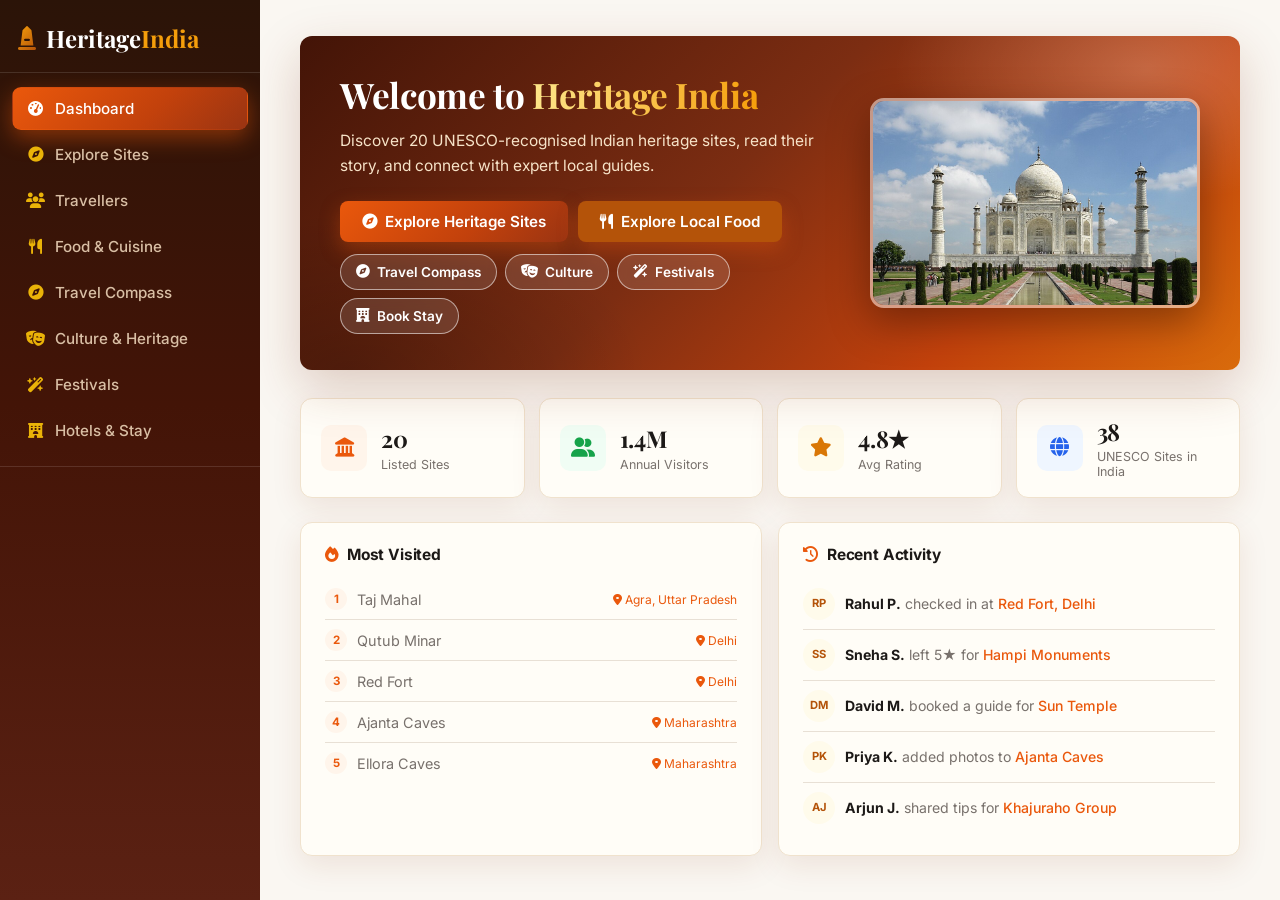
==== commit b5f28d98: "Add Travel Compass trip planner and full mobile phone UI (top bar, drawer, bottom nav)" ====
--- a/index.html
+++ b/index.html
@@ -12,6 +12,13 @@
     <link rel="stylesheet" href="style.css">
 </head>
 <body>
+<!-- Mobile top bar (phones/tablets only) -->
+<header class="mobile-topbar">
+    <button class="menu-btn" id="menuBtn" aria-label="Open menu"><i class="fa-solid fa-bars"></i></button>
+    <div class="mobile-brand"><i class="fa-solid fa-monument"></i> Heritage<em>India</em></div>
+    <button class="menu-btn" id="compassQuickBtn" aria-label="Open compass"><i class="fa-solid fa-compass"></i></button>
+</header>
+<div class="sidebar-backdrop" id="sidebarBackdrop"></div>
 <div id="app">
 
     <!-- SIDEBAR -->
@@ -33,6 +40,9 @@
             </button>
             <button class="nav-btn" data-view="foodView">
                 <i class="fa-solid fa-utensils"></i><span>Food & Cuisine</span>
+            </button>
+            <button class="nav-btn" data-view="compassView">
+                <i class="fa-solid fa-compass"></i><span>Travel Compass</span>
             </button>
             <button class="nav-btn" data-view="cultureView">
                 <i class="fa-solid fa-masks-theater"></i><span>Culture & Heritage</span>
@@ -66,6 +76,7 @@
                             <button class="btn-primary" id="goFoodBtn" style="background:var(--gold);"><i class="fa-solid fa-utensils"></i> Explore Local Food</button>
                         </div>
                         <div class="hero-quicklinks">
+                            <button class="btn-ghost" id="goCompassBtn"><i class="fa-solid fa-compass"></i> Travel Compass</button>
                             <button class="btn-ghost" id="goCultureBtn"><i class="fa-solid fa-masks-theater"></i> Culture</button>
                             <button class="btn-ghost" id="goFestivalBtn"><i class="fa-solid fa-wand-magic-sparkles"></i> Festivals</button>
                             <button class="btn-ghost" id="goHotelBtn"><i class="fa-solid fa-hotel"></i> Book Stay</button>
@@ -140,6 +151,60 @@
                     <p>Real stories from explorers who've walked these ancient paths</p>
                 </div>
                 <div class="reviews-grid" id="reviewsGrid"></div>
+            </div>
+        </div>
+
+        <!-- ===== TRAVEL COMPASS ===== -->
+        <div class="view" id="compassView">
+            <div class="view-scroll">
+                <div class="page-hdr">
+                    <h1><i class="fa-solid fa-compass" style="color:var(--saffron)"></i> Travel Compass</h1>
+                    <p>Point the needle, pick your vibe — we chart the perfect heritage trail</p>
+                </div>
+                <div class="compass-layout">
+                    <div class="compass-stage">
+                        <div class="compass-dial" id="compassDial">
+                            <div class="compass-ticks" id="compassTicks"></div>
+                            <span class="cdir c-n">N</span><span class="cdir c-e">E</span>
+                            <span class="cdir c-s">S</span><span class="cdir c-w">W</span>
+                            <button class="cdir-btn cdir-n" data-dir="north" title="North India">▲</button>
+                            <button class="cdir-btn cdir-e" data-dir="east" title="East India">▲</button>
+                            <button class="cdir-btn cdir-s" data-dir="south" title="South India">▲</button>
+                            <button class="cdir-btn cdir-w" data-dir="west" title="West India">▲</button>
+                            <button class="cdir-btn cdir-c" data-dir="any" title="Anywhere">◎</button>
+                            <div class="compass-needle" id="compassNeedle"></div>
+                            <div class="compass-pin"></div>
+                        </div>
+                        <div class="compass-readout"><span id="compassDirLabel">Anywhere</span><span id="compassDeg">0°</span></div>
+                        <button class="compass-shuffle" id="compassSpin"><i class="fa-solid fa-dice"></i> Surprise Me</button>
+                    </div>
+                    <div class="compass-side">
+                        <div class="trip-filters">
+                            <div class="trip-row">
+                                <label><i class="fa-solid fa-clock"></i> Trip length</label>
+                                <div class="chip-row" id="daysChips">
+                                    <button class="chip active" data-days="3">3 days</button>
+                                    <button class="chip" data-days="5">5 days</button>
+                                    <button class="chip" data-days="7">7 days</button>
+                                </div>
+                            </div>
+                            <div class="trip-row">
+                                <label><i class="fa-solid fa-heart"></i> Travel vibe</label>
+                                <div class="chip-row" id="vibeChips">
+                                    <button class="chip active" data-vibe="any"><i class="fa-solid fa-star"></i> Any</button>
+                                    <button class="chip" data-vibe="romantic"><i class="fa-solid fa-heart"></i> Romantic</button>
+                                    <button class="chip" data-vibe="spiritual"><i class="fa-solid fa-om"></i> Spiritual</button>
+                                    <button class="chip" data-vibe="adventure"><i class="fa-solid fa-person-hiking"></i> Adventure</button>
+                                    <button class="chip" data-vibe="family"><i class="fa-solid fa-people-roof"></i> Family</button>
+                                </div>
+                            </div>
+                            <button class="btn-primary compass-plan-btn" id="compassPlanBtn"><i class="fa-solid fa-route"></i> Plan My Trail</button>
+                        </div>
+                        <div class="trail-results" id="trailResults">
+                            <p class="empty-note">Choose a direction & vibe, then hit <strong>Plan My Trail</strong>.</p>
+                        </div>
+                    </div>
+                </div>
             </div>
         </div>
 
@@ -316,5 +381,14 @@
 </div>
 
 <script src="script.js"></script>
+
+<!-- Mobile bottom nav (phones only) -->
+<nav class="mobile-bottomnav" id="mobileBottomNav">
+    <button class="mbn-btn active" data-view="dashboardView"><i class="fa-solid fa-house"></i><span>Home</span></button>
+    <button class="mbn-btn" data-view="exploreView"><i class="fa-solid fa-compass"></i><span>Explore</span></button>
+    <button class="mbn-btn mbn-fab" data-view="compassView"><i class="fa-solid fa-location-arrow"></i></button>
+    <button class="mbn-btn" data-view="hotelsView"><i class="fa-solid fa-hotel"></i><span>Stays</span></button>
+    <button class="mbn-btn" data-view="foodView"><i class="fa-solid fa-utensils"></i><span>Food</span></button>
+</nav>
 </body>
 </html>
--- a/style.css
+++ b/style.css
@@ -916,7 +916,7 @@
 }
 .booking-cancel:hover { background:#dc2626; color:#fff; }
 
-/* Responsive polish */
+/* Responsive polish (desktop/tablet tweaks; phone shell lives below) */
 @media (max-width: 900px) {
     .dash-hero { flex-direction:column; }
     .dash-hero-img { width:100%; height:200px; }
@@ -925,10 +925,221 @@
     .hotel-form-row { flex-direction:column; }
 }
 @media (max-width: 640px) {
-    :root { --sidebar-w:210px; }
     .stats-row { grid-template-columns:1fr 1fr; }
     .fest-card { flex-direction:column; }
     .fest-img { width:100%; height:160px; }
     .hotel-searchbar { flex-direction:column; align-items:stretch; }
     .hotel-field { min-width:0; }
 }
+
+/* ======================================================
+   TRAVEL COMPASS
+   ====================================================== */
+.compass-layout { display:grid; grid-template-columns:340px 1fr; gap:18px; align-items:start; }
+.compass-stage {
+    background:var(--ivory); border:1px solid #f0e2cd; border-radius:18px;
+    padding:26px 20px 20px; text-align:center;
+    box-shadow:0 14px 40px rgba(124,45,18,.14);
+    position:sticky; top:0;
+}
+.compass-dial {
+    width:250px; height:250px; margin:0 auto; position:relative;
+    border-radius:50%;
+    background:radial-gradient(circle at 50% 38%, #fffdf7 0%, #fdf3e3 55%, #f3e2c8 100%);
+    border:6px solid var(--maroon-deep);
+    box-shadow:inset 0 4px 18px rgba(124,45,18,.25), 0 10px 30px rgba(124,45,18,.25);
+}
+.compass-ticks { position:absolute; inset:0; }
+.tick { position:absolute; left:50%; top:50%; width:2px; height:9px; background:#c9b79e; margin-left:-1px; transform-origin:center; }
+.tick.major { width:3px; height:15px; background:var(--maroon); }
+.cdir { position:absolute; font-family:'Playfair Display',serif; font-weight:700; color:var(--maroon); font-size:1rem; }
+.c-n { top:8px; left:50%; transform:translateX(-50%); color:#b91c1c; }
+.c-s { bottom:8px; left:50%; transform:translateX(-50%); }
+.c-e { right:12px; top:50%; transform:translateY(-50%); }
+.c-w { left:12px; top:50%; transform:translateY(-50%); }
+.compass-needle {
+    position:absolute; left:50%; top:50%; width:14px; height:104px;
+    transform:translate(-50%,-100%) rotate(0deg); transform-origin:50% 100%;
+    transition:transform 1s cubic-bezier(.2,.8,.25,1.1);
+    background:linear-gradient(180deg,#dc2626 0 50%,#f8fafc 50% 100%);
+    clip-path:polygon(50% 0,100% 50%,50% 100%,0 50%);
+    filter:drop-shadow(0 3px 5px rgba(0,0,0,.35));
+}
+.compass-pin {
+    position:absolute; left:50%; top:50%; width:22px; height:22px;
+    transform:translate(-50%,-50%); border-radius:50%;
+    background:var(--grad-gold); border:3px solid #fff;
+    box-shadow:0 2px 8px rgba(0,0,0,.3);
+}
+.cdir-btn {
+    position:absolute; width:34px; height:34px; border-radius:50%;
+    border:2px solid var(--maroon); background:#fff; color:var(--maroon);
+    font-size:.8rem; display:flex; align-items:center; justify-content:center;
+    transition:all var(--anim); z-index:2;
+}
+.cdir-btn:hover { background:var(--saffron-lt); transform:scale(1.1); }
+.cdir-btn.picked { background:var(--grad-btn); border-color:var(--maroon-deep); color:#fff; box-shadow:0 4px 12px rgba(234,88,12,.5); }
+.cdir-n { top:30px; left:50%; transform:translateX(-50%); }
+.cdir-s { bottom:30px; left:50%; transform:translateX(-50%) rotate(180deg); }
+.cdir-e { right:32px; top:50%; transform:translateY(-50%) rotate(90deg); }
+.cdir-w { left:32px; top:50%; transform:translateY(-50%) rotate(-90deg); }
+.cdir-c { left:50%; top:50%; transform:translate(-50%,-50%); z-index:3; width:38px; height:38px; }
+.compass-readout {
+    display:flex; justify-content:center; gap:10px; align-items:center;
+    margin:16px 0 10px; font-weight:700; color:var(--maroon);
+}
+#compassDeg {
+    background:var(--maroon-deep); color:#fde68a; font-size:.78rem;
+    padding:3px 12px; border-radius:14px; min-width:52px; text-align:center;
+}
+.compass-shuffle {
+    border:1px dashed var(--saffron); background:var(--saffron-lt); color:var(--saffron);
+    font-size:.85rem; font-weight:700; padding:9px 18px; border-radius:20px;
+    display:inline-flex; align-items:center; gap:7px; transition:all var(--anim);
+}
+.compass-shuffle:hover { background:var(--saffron); color:#fff; }
+.compass-side { min-width:0; }
+.trip-filters {
+    background:var(--ivory); border:1px solid #f0e2cd; border-radius:14px;
+    padding:16px 18px; margin-bottom:14px;
+    box-shadow:0 10px 30px rgba(124,45,18,.10);
+}
+.trip-row { margin-bottom:12px; }
+.trip-row:last-of-type { margin-bottom:14px; }
+.trip-row > label { display:block; font-size:.78rem; font-weight:700; color:var(--maroon); margin-bottom:8px; }
+.chip-row { display:flex; flex-wrap:wrap; gap:8px; }
+.chip {
+    border:1px solid var(--border); background:#fff; color:var(--muted);
+    font-size:.82rem; font-weight:600; padding:8px 14px; border-radius:18px;
+    display:inline-flex; align-items:center; gap:6px; transition:all var(--anim);
+}
+.chip:hover { border-color:var(--saffron); color:var(--saffron); }
+.chip.active { background:var(--grad-btn); border-color:transparent; color:#fff; box-shadow:0 4px 12px rgba(234,88,12,.35); }
+.compass-plan-btn { width:100%; justify-content:center; }
+.trail-results { display:flex; flex-direction:column; gap:10px; }
+.trail-head {
+    font-size:.88rem; font-weight:700; color:var(--maroon);
+    background:var(--gold-lt); border:1px solid #f5c86e; border-radius:10px; padding:10px 14px;
+}
+.trail-stop {
+    display:flex; gap:12px; align-items:center;
+    background:var(--ivory); border:1px solid #f0e2cd; border-radius:12px; padding:10px 14px 10px 10px;
+    box-shadow:var(--shadow-sm); animation:fadeUp .35s ease;
+}
+.trail-day {
+    background:var(--maroon-deep); color:#fde68a; font-size:.68rem; font-weight:700;
+    padding:5px 9px; border-radius:8px; white-space:nowrap;
+}
+.trail-thumb { width:56px; height:56px; border-radius:10px; overflow:hidden; flex-shrink:0; }
+.trail-thumb img { width:100%; height:100%; object-fit:cover; }
+.trail-stop strong { font-size:.9rem; }
+.trail-go {
+    width:36px; height:36px; border-radius:50%; border:none; flex-shrink:0;
+    background:var(--saffron-lt); color:var(--saffron);
+    display:flex; align-items:center; justify-content:center;
+}
+.trail-go:hover { background:var(--saffron); color:#fff; }
+
+/* ======================================================
+   PHONE UI — top bar, drawer sidebar, bottom nav
+   Desktop is untouched; all of this only activates ≤900px.
+   ====================================================== */
+.mobile-topbar, .mobile-bottomnav, .sidebar-backdrop { display:none; }
+
+@media (max-width: 900px) {
+    body { overflow:auto; }
+    #app { height:100dvh; padding-top:56px; padding-bottom:72px; }
+
+    /* Top bar */
+    .mobile-topbar {
+        display:flex; align-items:center; justify-content:space-between;
+        position:fixed; top:0; left:0; right:0; height:56px; z-index:1200;
+        padding:0 12px;
+        background:linear-gradient(135deg,#2b1408,#7c2d12 70%,#9a3412);
+        color:#fff;
+        box-shadow:0 4px 18px rgba(67,20,7,.4);
+    }
+    .mobile-brand { font-family:'Playfair Display',serif; font-size:1.15rem; font-weight:700; display:flex; align-items:center; gap:8px; }
+    .mobile-brand i { color:#fbbf24; }
+    .mobile-brand em { color:#fbbf24; font-style:normal; }
+    .menu-btn {
+        width:42px; height:42px; border-radius:12px; border:1px solid rgba(255,255,255,.3);
+        background:rgba(255,255,255,.12); color:#fff; font-size:1.05rem;
+        display:flex; align-items:center; justify-content:center;
+    }
+    .menu-btn:active { background:rgba(255,255,255,.3); }
+
+    /* Sidebar becomes a slide-in drawer */
+    .sidebar {
+        position:fixed; top:0; left:0; bottom:0; z-index:1300;
+        width:min(300px,84vw);
+        transform:translateX(-105%);
+        transition:transform .32s cubic-bezier(.2,.8,.25,1);
+        box-shadow:20px 0 60px rgba(0,0,0,.4);
+    }
+    body.sidebar-open .sidebar { transform:translateX(0); }
+    .sidebar-backdrop {
+        position:fixed; inset:0; z-index:1250;
+        background:rgba(30,12,4,.55); backdrop-filter:blur(2px);
+        opacity:0; pointer-events:none; transition:opacity .3s ease;
+    }
+    body.sidebar-open .sidebar-backdrop { display:block; opacity:1; pointer-events:auto; }
+
+    /* Bottom nav */
+    .mobile-bottomnav {
+        display:flex; align-items:flex-end; justify-content:space-around;
+        position:fixed; bottom:0; left:0; right:0; z-index:1200;
+        background:rgba(255,253,247,.96); backdrop-filter:blur(12px);
+        border-top:1px solid #f0e2cd;
+        padding:6px 6px calc(8px + env(safe-area-inset-bottom));
+        box-shadow:0 -8px 30px rgba(124,45,18,.12);
+    }
+    .mbn-btn {
+        border:none; background:transparent; color:var(--muted);
+        display:flex; flex-direction:column; align-items:center; gap:3px;
+        font-size:.62rem; font-weight:600; padding:6px 10px; border-radius:12px;
+        min-width:60px;
+    }
+    .mbn-btn i { font-size:1.15rem; }
+    .mbn-btn.active { color:var(--saffron); background:var(--saffron-lt); }
+    .mbn-fab {
+        width:58px; height:58px; border-radius:50%; margin-top:-28px;
+        background:var(--grad-btn); color:#fff !important;
+        display:flex; align-items:center; justify-content:center;
+        box-shadow:0 10px 26px rgba(234,88,12,.5);
+        border:3px solid #fff; min-width:0; padding:0;
+    }
+    .mbn-fab i { font-size:1.3rem; }
+    .mbn-fab.active { background:var(--grad-gold); }
+
+    /* Content stacks nicely */
+    .main { padding:0; }
+    .view-scroll { padding:14px 12px 20px; }
+    .compass-layout { grid-template-columns:1fr; }
+    .compass-stage { position:static; }
+    .compass-dial { width:220px; height:220px; }
+    .tick { transform-origin:center; }
+    .dash-panels { grid-template-columns:1fr; }
+    .detail-grid { grid-template-columns:1fr; }
+    .detail-hero { height:220px; }
+    .sites-grid, .food-grid, .culture-grid, .hotel-grid { grid-template-columns:1fr 1fr; gap:10px; }
+    .festival-timeline { grid-template-columns:1fr; }
+    .guides-grid { grid-template-columns:1fr 1fr; }
+    .reviews-grid { grid-template-columns:1fr; }
+    .modal-box { width:94%; padding:28px 20px; }
+    .hotel-modal-box { max-height:88dvh; }
+}
+
+@media (max-width: 480px) {
+    .dash-hero-text h1 { font-size:1.55rem; }
+    .sites-grid, .food-grid, .culture-grid, .hotel-grid { grid-template-columns:1fr; }
+    .guides-grid { grid-template-columns:1fr; }
+    .stats-row { grid-template-columns:1fr 1fr; gap:10px; }
+    .stat-card { padding:12px; }
+    .food-filter-row { gap:6px; }
+    .food-filter, .chip { font-size:.76rem; padding:7px 12px; }
+    .page-hdr h1 { font-size:1.35rem; }
+    .booking-row { flex-wrap:wrap; }
+    .booking-total { width:100%; text-align:right; }
+    .trail-stop { flex-wrap:wrap; }
+}
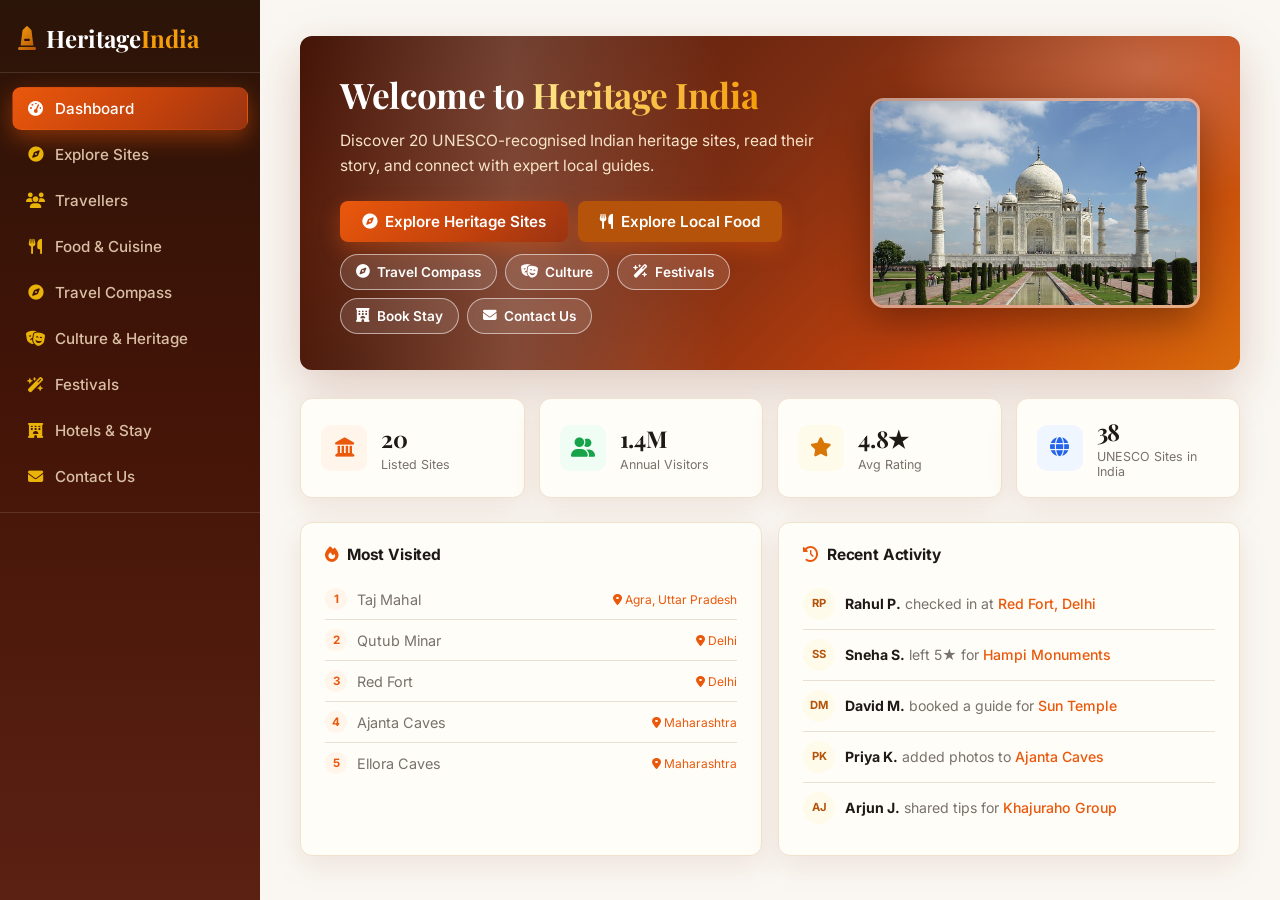
==== commit 1e61886d: "Add Contact Us as final section: info cards, validated message form with ticket IDs and saved histor" ====
--- a/index.html
+++ b/index.html
@@ -53,6 +53,9 @@
             <button class="nav-btn" data-view="hotelsView">
                 <i class="fa-solid fa-hotel"></i><span>Hotels & Stay</span>
             </button>
+            <button class="nav-btn" data-view="contactView">
+                <i class="fa-solid fa-envelope"></i><span>Contact Us</span>
+            </button>
         </nav>
 
         <div class="sidebar-sites-wrap" id="sidebarSitesWrap">
@@ -80,6 +83,7 @@
                             <button class="btn-ghost" id="goCultureBtn"><i class="fa-solid fa-masks-theater"></i> Culture</button>
                             <button class="btn-ghost" id="goFestivalBtn"><i class="fa-solid fa-wand-magic-sparkles"></i> Festivals</button>
                             <button class="btn-ghost" id="goHotelBtn"><i class="fa-solid fa-hotel"></i> Book Stay</button>
+                            <button class="btn-ghost" id="goContactBtn"><i class="fa-solid fa-envelope"></i> Contact Us</button>
                         </div>
                     </div>
                     <div class="dash-hero-img">
@@ -305,6 +309,88 @@
             </div>
         </div>
 
+        <!-- ===== CONTACT US (last section) ===== -->
+        <div class="view" id="contactView">
+            <div class="view-scroll">
+                <div class="page-hdr">
+                    <h1><i class="fa-solid fa-envelope" style="color:var(--saffron)"></i> Contact Us</h1>
+                    <p>Questions about a site, guide, booking or trail? We reply within 24 hours.</p>
+                </div>
+                <div class="contact-layout">
+                    <div class="contact-cards">
+                        <div class="contact-card">
+                            <div class="contact-ic" style="background:#fff5eb;color:#ea580c"><i class="fa-solid fa-location-dot"></i></div>
+                            <div><h3>Visit Us</h3><p>Heritage India, Janpath Bhawan,<br>Janpath, New Delhi 110001</p></div>
+                        </div>
+                        <div class="contact-card">
+                            <div class="contact-ic" style="background:#f0fdf4;color:#16a34a"><i class="fa-solid fa-phone"></i></div>
+                            <div><h3>Call Us</h3><p>+91 11 4000 1234<br>Mon–Sat, 9am–7pm IST</p></div>
+                        </div>
+                        <div class="contact-card">
+                            <div class="contact-ic" style="background:#fffbeb;color:#d97706"><i class="fa-solid fa-envelope"></i></div>
+                            <div><h3>Email Us</h3><p>hello@heritage-india.in<br>support@heritage-india.in</p></div>
+                        </div>
+                        <div class="contact-card">
+                            <div class="contact-ic" style="background:#eff6ff;color:#2563eb"><i class="fa-solid fa-share-nodes"></i></div>
+                            <div><h3>Follow Us</h3>
+                                <div class="social-row">
+                                    <a href="#" aria-label="Instagram"><i class="fa-brands fa-instagram"></i></a>
+                                    <a href="#" aria-label="X"><i class="fa-brands fa-x-twitter"></i></a>
+                                    <a href="#" aria-label="YouTube"><i class="fa-brands fa-youtube"></i></a>
+                                    <a href="#" aria-label="Facebook"><i class="fa-brands fa-facebook"></i></a>
+                                </div>
+                            </div>
+                        </div>
+                    </div>
+                    <div class="contact-form-card">
+                        <h3><i class="fa-solid fa-paper-plane"></i> Send a Message</h3>
+                        <div class="hotel-form-row">
+                            <div class="hotel-field">
+                                <label>Your Name</label>
+                                <input type="text" id="contactName" placeholder="e.g. Aarav Sharma">
+                            </div>
+                            <div class="hotel-field">
+                                <label>Email</label>
+                                <input type="email" id="contactEmail" placeholder="you@example.com">
+                            </div>
+                        </div>
+                        <div class="hotel-form-row">
+                            <div class="hotel-field">
+                                <label>Topic</label>
+                                <select id="contactTopic">
+                                    <option value="General question">General question</option>
+                                    <option value="Guide booking help">Guide booking help</option>
+                                    <option value="Hotel booking help">Hotel booking help</option>
+                                    <option value="Trail planning">Trail planning</option>
+                                    <option value="Feedback">Feedback</option>
+                                </select>
+                            </div>
+                            <div class="hotel-field">
+                                <label>Related Site (optional)</label>
+                                <select id="contactSite"><option value="">— None —</option></select>
+                            </div>
+                        </div>
+                        <div class="hotel-field" style="margin-bottom:10px;">
+                            <label>Message</label>
+                            <textarea id="contactMsg" rows="4" placeholder="Tell us how we can help..."></textarea>
+                        </div>
+                        <p class="hotel-err" id="contactErr"></p>
+                        <button class="btn-primary compass-plan-btn" id="contactSendBtn"><i class="fa-solid fa-paper-plane"></i> Send Message</button>
+                        <div class="hotel-success" id="contactSuccess" style="display:none;">
+                            <div class="hotel-success-icon"><i class="fa-solid fa-circle-check"></i></div>
+                            <h3>Message Sent!</h3>
+                            <p id="contactSuccessMsg"></p>
+                            <p class="booking-id-line">Ticket ID: <strong id="contactTicketId"></strong></p>
+                        </div>
+                        <div class="contact-history">
+                            <h4><i class="fa-solid fa-clock-rotate-left"></i> Your Messages <span class="booking-count" id="contactCount">0</span></h4>
+                            <div id="contactList"><p class="empty-note">No messages yet.</p></div>
+                        </div>
+                    </div>
+                </div>
+            </div>
+        </div>
+
     </div><!-- /main -->
 </div><!-- /app -->
 
--- a/style.css
+++ b/style.css
@@ -1143,3 +1143,134 @@
     .booking-total { width:100%; text-align:right; }
     .trail-stop { flex-wrap:wrap; }
 }
+
+/* ======================================================
+   MOTION LAYER — pure animation, zero layout/visual change.
+   Only animates existing elements. Respects reduced-motion.
+   ====================================================== */
+@keyframes mo-rise   { from { opacity:0; transform:translateY(22px); } to { opacity:1; transform:none; } }
+@keyframes mo-fade   { from { opacity:0; } to { opacity:1; } }
+@keyframes mo-pop    { 0% { opacity:0; transform:scale(.94) translateY(10px); } 100% { opacity:1; transform:none; } }
+@keyframes mo-slideL { from { opacity:0; transform:translateX(-18px); } to { opacity:1; transform:none; } }
+@keyframes mo-shine  { from { transform:translateX(-120%) skewX(-18deg); } to { transform:translateX(240%) skewX(-18deg); } }
+@keyframes mo-floaty { 0%,100% { transform:translateY(0); } 50% { transform:translateY(-7px); } }
+@keyframes mo-glowpulse { 0%,100% { box-shadow:0 10px 26px rgba(234,88,12,.5); } 50% { box-shadow:0 10px 34px rgba(245,158,11,.75); } }
+@keyframes mo-spinonce { from { transform:rotate(0deg); } to { transform:rotate(360deg); } }
+
+/* View entrance */
+.view.active-view .view-scroll > * { animation:mo-rise .5s ease both; }
+.view.active-view .view-scroll > *:nth-child(2) { animation-delay:.06s; }
+.view.active-view .view-scroll > *:nth-child(3) { animation-delay:.12s; }
+.view.active-view .view-scroll > *:nth-child(4) { animation-delay:.18s; }
+
+/* Card stagger on every grid */
+.sites-grid > *, .food-grid > *, .culture-grid > *, .hotel-grid > *,
+.festival-timeline > *, .reviews-grid > *, .guides-grid > *,
+.trail-results > *, .dash-panels > *, .stats-row > * { animation:mo-pop .45s ease both; }
+.sites-grid > *:nth-child(3n+2), .food-grid > *:nth-child(3n+2),
+.culture-grid > *:nth-child(3n+2), .hotel-grid > *:nth-child(3n+2) { animation-delay:.07s; }
+.sites-grid > *:nth-child(3n), .food-grid > *:nth-child(3n),
+.culture-grid > *:nth-child(3n), .hotel-grid > *:nth-child(3n) { animation-delay:.14s; }
+
+/* Sidebar items cascade */
+.sidebar-nav .nav-btn { animation:mo-slideL .4s ease both; }
+.sidebar-nav .nav-btn:nth-child(2) { animation-delay:.04s; }
+.sidebar-nav .nav-btn:nth-child(3) { animation-delay:.08s; }
+.sidebar-nav .nav-btn:nth-child(4) { animation-delay:.12s; }
+.sidebar-nav .nav-btn:nth-child(5) { animation-delay:.16s; }
+.sidebar-nav .nav-btn:nth-child(6) { animation-delay:.2s; }
+.sidebar-nav .nav-btn:nth-child(7) { animation-delay:.24s; }
+.sidebar-nav .nav-btn:nth-child(8) { animation-delay:.28s; }
+
+/* Hero: shine sweep + floating image */
+.dash-hero { position:relative; }
+.dash-hero::after {
+    content:''; position:absolute; top:0; bottom:0; width:45%; left:0;
+    background:linear-gradient(90deg,transparent,rgba(255,255,255,.16),transparent);
+    animation:mo-shine 5.5s ease-in-out infinite;
+    pointer-events:none;
+}
+.dash-hero-img { animation:mo-floaty 5s ease-in-out infinite; }
+.dash-hero-img img { transition:transform .6s ease; }
+.dash-hero:hover .dash-hero-img img { transform:scale(1.05); }
+
+/* Buttons: press + sheen */
+.btn-primary, .book-btn, .trail-go, .slider-arrow { transition:transform .18s ease, box-shadow .25s ease, background .25s ease, filter .25s ease; }
+.btn-primary:active, .book-btn:active { transform:scale(.96); }
+.book-btn:hover, .trail-go:hover, .slider-arrow:hover { transform:translateY(-2px); }
+.food-filter, .chip { transition:transform .18s ease, background .25s ease, color .25s ease, border-color .25s ease, box-shadow .25s ease; }
+.food-filter:active, .chip:active { transform:scale(.93); }
+.food-filter.active, .chip.active { animation:mo-pop .3s ease; }
+
+/* Modal + booking feedback */
+.modal-overlay.open .modal-box { animation:mo-pop .38s cubic-bezier(.2,.9,.3,1.2) both; }
+.modal-overlay.open { animation:mo-fade .25s ease both; }
+.modal-icon { animation:mo-pop .5s .1s cubic-bezier(.2,.9,.3,1.4) both; }
+.hotel-success-icon { animation:mo-pop .5s cubic-bezier(.2,.9,.3,1.4) both; }
+
+/* Compass: FAB glow, needle glide, dial buttons */
+.mbn-fab { animation:mo-glowpulse 2.6s ease-in-out infinite; }
+.compass-needle { transition:transform 1s cubic-bezier(.2,.8,.25,1.1); }
+.cdir-btn { transition:transform .2s ease, background .25s ease, box-shadow .25s ease; }
+.cdir-btn:active { transform:scale(.88); animation:mo-spinonce .5s ease; }
+.compass-shuffle:active i { animation:mo-spinonce .5s ease; }
+.trail-stop { transition:transform .25s ease, box-shadow .25s ease; }
+.trail-stop:hover { transform:translateX(5px); }
+
+/* Slider auto-glide hint + detail hero zoom */
+.slider-track { scroll-behavior:smooth; }
+.slide-card { transition:transform .25s ease, box-shadow .25s ease, border-color .25s ease; }
+.slide-card:active { transform:scale(.95); }
+.detail-hero img { transition:transform .8s ease; }
+.detail-hero:hover img { transform:scale(1.04); }
+
+/* Accessibility: honour reduced motion */
+@media (prefers-reduced-motion: reduce) {
+    *, *::before, *::after { animation:none !important; transition:none !important; }
+}
+
+/* ======================================================
+   CONTACT US
+   ====================================================== */
+.contact-layout { display:grid; grid-template-columns:320px 1fr; gap:18px; align-items:start; }
+.contact-cards { display:flex; flex-direction:column; gap:12px; }
+.contact-card {
+    display:flex; gap:13px; align-items:flex-start;
+    background:var(--ivory); border:1px solid #f0e2cd; border-radius:14px;
+    padding:16px; box-shadow:var(--shadow-sm);
+    transition:transform .25s ease, box-shadow .25s ease;
+    animation:mo-pop .45s ease both;
+}
+.contact-card:hover { transform:translateY(-3px); box-shadow:var(--shadow-float); }
+.contact-ic {
+    width:44px; height:44px; border-radius:12px; flex-shrink:0;
+    display:flex; align-items:center; justify-content:center; font-size:1.1rem;
+}
+.contact-card h3 { font-family:'Inter',sans-serif; font-size:.92rem; font-weight:700; margin-bottom:4px; }
+.contact-card p { font-size:.83rem; color:var(--muted); line-height:1.6; }
+.social-row { display:flex; gap:8px; margin-top:8px; }
+.social-row a {
+    width:36px; height:36px; border-radius:10px;
+    background:var(--cream2); color:var(--maroon);
+    display:flex; align-items:center; justify-content:center; font-size:1rem;
+    transition:all var(--anim);
+}
+.social-row a:hover { background:var(--saffron); color:#fff; transform:translateY(-2px); }
+.contact-form-card {
+    background:var(--ivory); border:1px solid #f0e2cd; border-radius:16px;
+    padding:22px 24px; box-shadow:0 10px 30px rgba(124,45,18,.10);
+}
+.contact-form-card > h3 { font-family:'Inter',sans-serif; font-size:1rem; font-weight:700; margin-bottom:14px; display:flex; align-items:center; gap:8px; }
+.contact-form-card > h3 i { color:var(--saffron); }
+.hotel-field textarea {
+    border:1px solid var(--border); border-radius:8px; padding:9px 11px;
+    font-size:.88rem; font-family:'Inter',sans-serif; color:var(--text);
+    background:#fff; outline:none; resize:vertical; width:100%;
+}
+.hotel-field textarea:focus { border-color:var(--saffron); box-shadow:var(--ring); }
+.contact-history { margin-top:18px; border-top:1px solid var(--border); padding-top:14px; }
+.contact-history h4 { font-family:'Inter',sans-serif; font-size:.88rem; font-weight:700; margin-bottom:10px; display:flex; align-items:center; gap:8px; }
+.contact-history h4 i { color:var(--saffron); }
+@media (max-width: 900px) {
+    .contact-layout { grid-template-columns:1fr; }
+}
